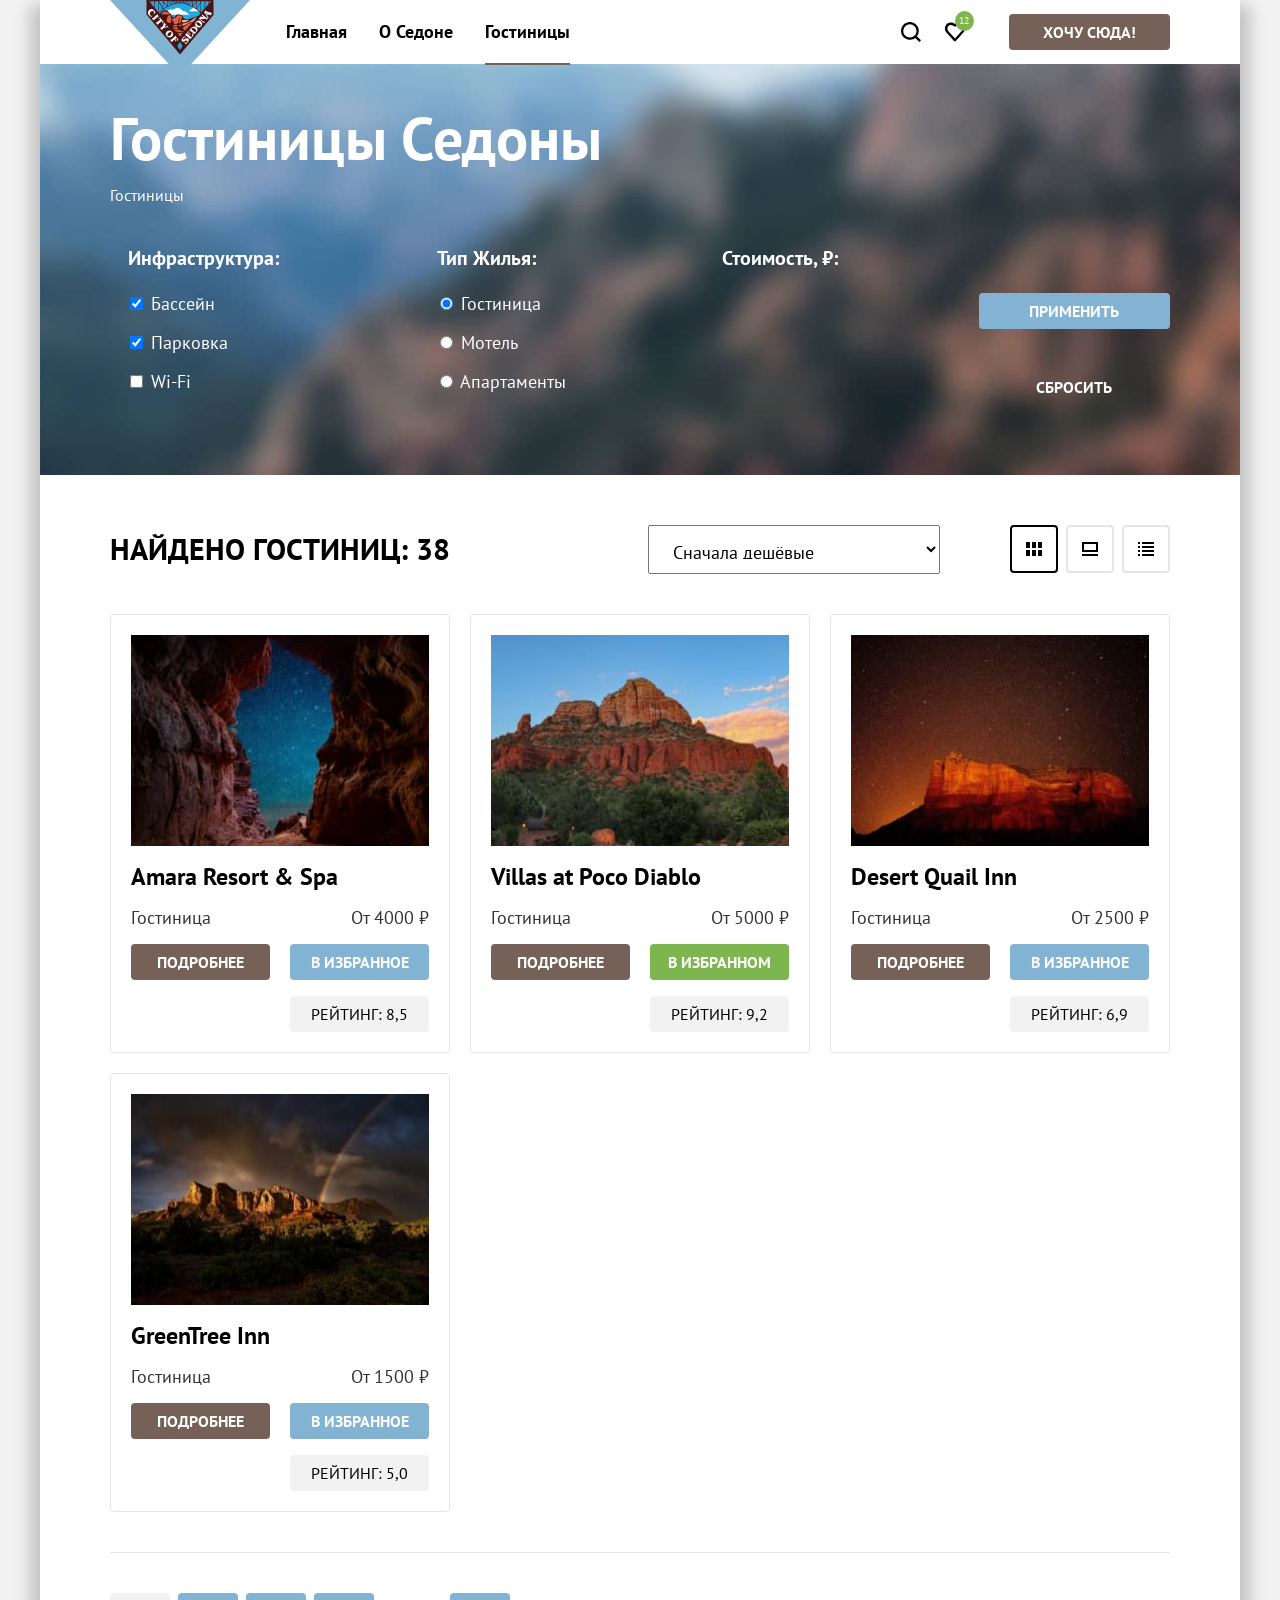
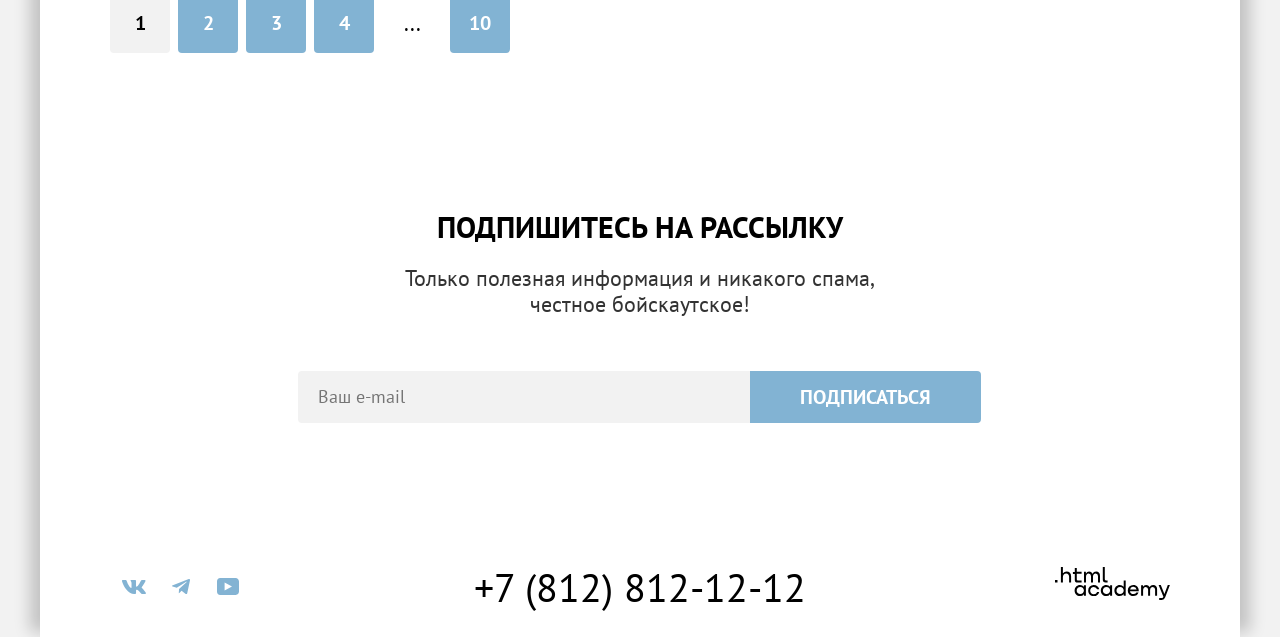
==== catalog.html @ ae5158aa "Детали" ====
<!DOCTYPE html>
<html lang="ru">

  <head>
    <meta charset="UTF-8">
    <meta name="viewport" content="width=device-width, initial-scale=1.0">
    <link rel="stylesheet" href="styles/styles.css">
    <title>HTML Academy: Седона - каталог</title>
  </head>

  <body>
    <div class="container">
      <header class="main-header" data-test="header">
        <div class="header-logo-nav-wrapper">
          <a class="header-logo" href="index.html" aria-current="page">
            <img src="images/logo.svg" width="140" height="70" alt="Логотип Седоны">
          </a>
          <nav class="header-nav">
            <ul class="nav-list">
              <li class="nav-item">
                <a class="nav-link" href="index.html">Главная</a>
              </li>
              <li class="nav-item">
                <a class="nav-link" href="#">О Седоне</a>
              </li>
              <li class="nav-item">
                <a class="nav-link nav-item-active" aria-current="page">Гостиницы</a>
              </li>
            </ul>
          </nav>
        </div>
        <div class="header-user-menu-wrapper">
          <ul class="header-user-menu-list">
            <li class="user-menu-item">
              <a class="user-menu-item-link search" href="#">
                <span class="visually-hidden">
                  Поиск
                </span>
              </a>
            </li>
            <li class="user-menu-item">
              <a class="user-menu-item-link favorite" href="#">
                <span class="visually-hidden">
                  Избранное
                </span>
                <span class="visually-hidden">Отелей в избранном</span>
                <span class="favorite-count">
                  12
                </span>
              </a>
            </li>
          </ul>
          <a class="header-btn button" href="#">
            Хочу сюда!
          </a>
        </div>
      </header>
      <main class="main-content" data-test="main">
        <section class="hotels" data-test="filter">
          <h1 class="hotels-title">Гостиницы Седоны</h1>
          <ol class="catalog-breadcrumbs">
            <li class="catalog-breadcrumbs-item">
              <a href="index.html">
                <span class="visually-hidden">Главная страница</span>
              </a>
            </li>
            <li class="catalog-breadcrumbs-item">
              <a aria-current="page">Гостиницы</a>
            </li>
          </ol>
          <form class="catalog-form-filters" action="https://echo.htmlacademy.ru/" method="get">
            <fieldset class="catalog-filter-items">
              <legend class="catalog-filter-items-title">Инфраструктура:</legend>
              <label class="catalog-filter-item">
                <input type="checkbox" name="pool" checked>
                Бассейн
              </label>
              <label class="catalog-filter-item">
                <input type="checkbox" name="parking" checked>
                Парковка
              </label>
              <label class="catalog-filter-item">
                <input type="checkbox" name="wifi">
                Wi-Fi
              </label>
            </fieldset>
            <fieldset class="catalog-filter-items">
              <legend class="catalog-filter-items-title">Тип жилья:</legend>
              <label class="catalog-filter-item">
                <input type="radio" name="hotel-type" value="hotel" checked>
                Гостиница
              </label>
              <label class="catalog-filter-item">
                <input type="radio" name="hotel-type" value="motel">
                Мотель
              </label>
              <label class="catalog-filter-item">
                <input type="radio" name="hotel-type" value="apartments">
                Апартаменты
              </label>
            </fieldset>
            <fieldset class="catalog-filter-items">
              <legend class="catalog-filter-items-title">Стоимость, ₽:</legend>
              <label class="visually-hidden" for="catalog-price-range catalog-price-range-min">от</label>
              <input class="visually-hidden" type="number" value="0" name="min-price" id="catalog-price-from">
              <label class="visually-hidden" for="catalog-price-range catalog-price-range-max">до</label>
              <input class="visually-hidden" type="number" value="9000" name="max-price" id="catalog-price-to">
              <div class="visually-hidden price-range-wrapper">
                <label class="visually-hidden">диапазон цен:</label>
                <input type="range" id="lower" min="0" max="100" step="1" aria-label="Смена минимальной стоимости">
                <input type="range" id="upper" min="0" max="100" step="1" aria-label="Смена максимальной стоимости">
              </div>
            </fieldset>
            <div class="catalog-form-btn-wrapper">
              <button class="button button-form" type="submit">Применить</button>
              <button class="button reset-button-color-form" type="reset">Сбросить</button>
            </div>
          </form>
        </section>
        <section class="hotels-found" data-test="catalog">
          <header class="hotels-found-header">
            <h2 class="hotels-found-title title">
              Найдено гостиниц: 38
            </h2>
            <select class="catalog-sort-select" aria-label="Выбор сортировки">
              <option value="popular">Сначала популярные</option>
              <option value="cheap" selected>Сначала дешёвые</option>
              <option value="expensive">Сначала дорогие</option>
            </select>
            <ul class="display-types">
              <li class="display-type-item">
                <a class="display-type-card display-type-btn display-type-active" href="catalog.html?view=tile">
                  <span class="visually-hidden">Отобразить плиткой</span>
                </a>
              </li>
              <li class="display-type-item">
                <a class="display-type-tile display-type-btn" href="catalog.html?view=card">
                  <span class="visually-hidden">Отобразить карточками</span>
                </a>
              </li>
              <li class="display-type-item">
                <a class="display-type-list display-type-btn" href="catalog.html?view=list">
                  <span class="visually-hidden">Отобразить списком</span>
                </a>
              </li>
            </ul>
          </header>
          <ul class="hotels-list display-list display-card">
            <li class="hotel-list-item">
              <img class="hotel-list-item-img" src="images/catalog/catalog-hotel-1.jpg" alt="Звездное небо из расщелины"
                width="300" height="212">
              <div class="hotel-info-wrapper">
                <h3 class="hotel-title">Amara Resort & Spa</h3>
                <p class="hotel-price">
                  Гостиница
                  <span class="hotel-price-value-wrapper">
                    От 4000 ₽
                </p>
                <a class="button hotel-details" href="#">
                  Подробнее
                </a>
                <button class="button button-form hotel-add-favorites" type="button">
                  В избранное
                </button>
                <p class="rating-stars rating-stars-4">
                  <span class="visually-hidden">
                    4 звезды
                  </span>
                </p>
                <p class="rating">
                  Рейтинг: 8,5
                </p>
              </div>
            </li>
            <li class="hotel-list-item">
              <img class="hotel-list-item-img" src="images/catalog/catalog-hotel-2.jpg"
                alt="Столовые горы на фоне неба и радуга" width="300" height="212">
              <div class="hotel-info-wrapper">
                <h3 class="hotel-title">Villas at Poco Diablo</h3>
                <p class="hotel-price">
                  Гостиница
                  <span class="hotel-price-value-wrapper">
                    От 5000 ₽
                  </span>
                </p>
                <a class="button hotel-details" href="#">Подробнее</a>
                <button class="button hotel-add-favorites favorite-added" type="button">В избранном</button>
                <p class="rating-stars rating-stars-4">
                  <span class="visually-hidden">
                    4 звезды
                  </span>
                </p>
                <p class="rating">
                  Рейтинг: 9,2
                </p>
              </div>
            </li>
            <li class="hotel-list-item">
              <img class="hotel-list-item-img" src="images/catalog/catalog-hotel-3.jpg"
                alt="Столовые горы на фоне неба и деревья перед ними" width="300" height="212">
              <div class="hotel-info-wrapper">
                <h3 class="hotel-title">Desert Quail Inn</h3>
                <p class="hotel-price">
                  Гостиница
                  <span class="hotel-price-value-wrapper">
                    От 2500 ₽
                  </span>
                </p>
                <a class="button hotel-details" href="#">
                  Подробнее
                </a>
                <button class="button button-form hotel-add-favorites" type="button">
                  В избранное
                </button>
                <p class="rating-stars rating-stars-4">
                  <span class="visually-hidden">
                    3 звезды
                  </span>
                </p>
                <p class="rating">
                  Рейтинг: 6,9
                </p>
              </div>
            </li>
            <li class="hotel-list-item">
              <img class="hotel-list-item-img" src="images/catalog/catalog-hotel-4.jpg"
                alt="Столовые горы на фоне звездного неба" width="300" height="212">
              <div class="hotel-info-wrapper">
                <h3 class="hotel-title">GreenTree Inn</h3>
                <p class="hotel-price">
                  Гостиница
                  <span class="hotel-price-value-wrapper">
                    От 1500 ₽
                  </span>
                </p>
                <a class="button hotel-details" href="#">Подробнее</a>
                <button class="button button-form hotel-add-favorites" type="button">В избранное</button>
                <p class="rating-stars rating-stars-4">
                  <span class="visually-hidden">
                    2 звезды
                  </span>
                </p>
                <p class="rating">
                  Рейтинг: 5,0
                </p>
              </div>
            </li>
          </ul>
          <ul class="pagination">
            <li>
              <a class="pagination-item pagination-item-active" aria-current="page">1</a>
            </li>
            <li>
              <a class="pagination-item" href="#">2</a>
            </li>
            <li>
              <a class="pagination-item" href="#">3</a>
            </li>
            <li>
              <a class="pagination-item" href="#">4</a>
            </li>
            <li class="pagination-points-item">
              <span class="pagination-points">...</span>
            </li>
            <li>
              <a class="pagination-item" href="#">10</a>
            </li>
          </ul>
        </section>
        <section class="subscription" data-test="subscribe">
          <div class="subscription-title-text-wrapper">
            <h2 class="subscription-title title">
              Подпишитесь на рассылку
            </h2>
            <p class="subscription-text text">
              Только полезная информация и никакого спама, честное бойскаутское!
            </p>
          </div>
          <form class="subscription-form" action="https://echo.htmlacademy.ru/" method="post">
            <label class="visually-hidden" for="form-user-mail">
              Почта пользователя
            </label>
            <input class="subscription-mail" type="email" id="form-user-mail" name="email" required
              placeholder="Ваш e-mail">
            <button class="button button-large button-form button-subscription" type="submit">
              Подписаться
            </button>
          </form>
        </section>
      </main>
      <footer class="main-footer" data-test="footer">
        <ul class="footer-social-list">
          <li class="footer-social-item">
            <a class="social-link social-vk" href="https://vk.com/htmlacademy">
              <span class="visually-hidden">VK</span>
            </a>
          </li>
          <li class="footer-social-item">
            <a class="social-link social-telegram" href="https://t.me/htmlacademy">
              <span class="visually-hidden">Telegram</span>
            </a>
          </li>
          <li class="footer-social-item">
            <a class="social-link social-youtube" href="https://www.youtube.com/user/htmlacademyru">
              <span class="visually-hidden">Youtube</span>
            </a>
          </li>
        </ul>
        <a class="footer-phone" href="tel:+78128121212">+7 (812) 812-12-12</a>
        <a class="footer-logo" href="https://htmlacademy.ru/">
          <img src="images/html-academy-logo.svg" width="115" height="33" alt="лого htmlacademy">
        </a>
      </footer>
    </div>
  </body>

</html>
---- styles/styles.css ----
@font-face {
  font-family: "PT sans";
  font-style: normal;
  font-weight: 400;
  src: url("../fonts/ptsans-400.woff2") format("woff2");
  font-display: swap;
}

@font-face {
  font-family: "PT sans";
  font-style: normal;
  font-weight: 700;
  src: url("../fonts/ptsans-700.woff2") format("woff2");
  font-display: swap;
}

.visually-hidden {
  position: absolute;
  width: 1px;
  height: 1px;
  margin: -1px;
  border: 0;
  padding: 0;
  white-space: nowrap;
  clip-path: inset(100%);
  clip: rect(0 0 0 0);
  overflow: hidden;
}

img {
  max-width: 100%;
  height: auto;
  object-fit: contain;
}

*,
*::before,
*::after {
  box-sizing: border-box;
}

html {
  height: 100%;
}

body {
  margin: 0;
  height: 100%;
  font-family: "PT sans", sans-serif;
  font-size: 18px;
  line-height: 21px;
  color: #000000;
  background-color: #f2f2f2;
}

.container {
  min-height: 100%;
  margin: 0 auto;
  width: 1200px;
  background-color: #ffffff;
  display: flex;
  flex-direction: column;
  box-shadow: -15px 0 15px -5px rgba(0, 0, 0, 0.2), 15px 0 15px -5px rgba(0, 0, 0, 0.2);
}

.header-nav {
  display: flex;
  align-items: center;
}

.main-header {
  display: flex;
  padding-left: 70px;
  padding-right: 70px;
  justify-content: space-between;
}

.header-logo-nav-wrapper {
  display: flex;
  gap: 20px;
}

.header-logo {
  position: relative;
  display: block;
  width: 140px;
  height: 64px;
}

.header-user-menu-wrapper {
  display: flex;
  gap: 20px;
}

.main-content {
  flex-grow: 1;
}

.nav-list {
  display: flex;
  list-style: none;
  margin: 0;
  padding: 0;
  flex-wrap: wrap;
  max-width: 600px;
}

.header-user-menu-list {
  display: flex;
  list-style: none;
  margin: 0;
  padding: 0;
  flex-wrap: wrap;
  min-width: 100px;
}

.user-menu-item-link {
  display: block;
  min-height: 64px;
  min-width: 44px;
  background-size: 20px 20px;
  background-repeat: no-repeat;
  background-position: 50% 50%;
}

.search {
  background-image: url("../images/icons/search.svg");
}

.favorite {
  background-image: url("../images/icons/heart.svg");
  position: relative;
}

.nav-link {
  display: inline-block;
  overflow-wrap: break-word;
  line-height: 24px;
  color: #000000;
  font-weight: 700;
  text-align: center;
  text-decoration: none;
  background-color: #ffffff;
  padding: 20px 16px 20px 16px;
  cursor: pointer;
  max-width: 100%;
}

.nav-link:hover {
  color: #756157;
}

.nav-link:active {
  color: rgba(117, 97, 87, 0.3);
}

.nav-item {
  max-width: 100%;
}

.nav-item-active {
  position: relative;
}

.nav-item-active::after {
  content: "";
  position: absolute;
  right: 16px;
  bottom: -1px;
  left: 16px;
  height: 2px;
  background-color: #756257;
}

.favorite {
  text-decoration: none;
}

.search {
  text-decoration: none;
}

.favorite-count {
  font-weight: 400;
  font-size: 10px;
  line-height: 10px;
  text-align: center;
  color: #ffffff;
  background-color: #7db54f;
  position: absolute;
  padding: 5px 5px 5px 4px;
  top: 11px;
  right: 3px;
  border-radius: 50%;
}

.button {
  display: block;
  font-family: inherit;
  font-weight: 700;
  font-size: 16px;
  line-height: 20px;
  text-align: center;
  text-transform: uppercase;
  color: #ffffff;
  text-decoration: none;
  background-color: #756157;
  border: none;
  border-radius: 4px;
  cursor: pointer;
  min-height: 36px;
  padding: 8px;
}

.button:hover {
  background-color: #615048;
}

.button:focus {
  background-color: #615048;
}

.button:active {
  color: rgba(255, 255, 255, 0.3);
;
}

.header-btn {
  margin-top: 14px;
  margin-bottom: 14px;
  align-self: flex-start;
  padding: 8px 34px;
  max-width: 300px;
}

.button-form {
  background-color: #82b3d3;
}

.button-form:hover {
  background-color: #68a2ca;
}

.button-form:focus {
  background-color: #68a2ca;
}


.button-color-added {
  background-color: #7db54f;
}

.reset-button-color-form {
  background-color: transparent;
}

.button-large {
  font-size: 20px;
  line-height: 36px;
  min-height: 52px;
}

.hero {
  background-image:
    url("../images/hero-bg.jpg"),
    url("../images/hero-decor.svg");
  color: #ffffff;
  background-color: #000000;
  background-repeat: no-repeat;
  background-size: cover;
  background-position: center;
  padding-top: 51px;
  text-align: center;
  padding-bottom: 82px;
}

.hero-img {
  width: 458px;
  height: 352px;
}

.title {
  margin: 0;
  margin-bottom: 20px;
  font-weight: 700;
  font-size: 30px;
  line-height: 36px;
  text-align: center;
  text-transform: uppercase;
}

.text {
  margin: 0;
  font-weight: 400;
  font-size: 22px;
  line-height: 26px;
  text-align: center;
  color: #333333;
}

.card {
  width: 400px;
  padding: 102px 85px 102px 85px;
  background-color: #82b3d3;
  min-height: 385px;
}

.card-title {
  margin: 0 auto 30px auto;
  font-weight: 700;
  font-size: 24px;
  line-height: 28px;
  text-align: center;
  text-transform: uppercase;
  max-width: 175px;
}

.card-title::after {
  content: "";
  display: block;
  width: 60px;
  height: 2px;
  background-color: currentColor;
  opacity: 30%;
  margin: 30px auto 0 auto;
}

.card-text {
  color: #333333;
  font-weight: 400;
  text-align: center;
  margin: 0;
}

.reasons-title-text-wrapper {
  width: 651px;
  margin: 0 auto;
  padding-top: 69px;
  padding-bottom: 69px;
}

.reasons-card-with-img {
  padding: 0;
  width: 100%;
  display: flex;
}

.reasons-card-with-img-text-wrapper {
  padding: 102px 85px 102px 85px;
}

.reason-img {
  display: block;
  width: 800px;
  height: 385px;
}

.reasons-cards {
  display: flex;
  flex-wrap: wrap;
  list-style: none;
  margin: 0;
  padding: 0;
}

.reasons-cards li:nth-child(even) {
  background-color: rgba(131, 179, 211, 0.12);
}

.reasons-cards li:nth-child(odd) {
  background-color: rgba(131, 179, 211, 0.2);
}

.reasons-cards li.reasons-card-with-img {
  background-color: #82B3D3;
}

.reasons-card-with-img-text-wrapper .card-text,
.reasons-card-with-img-text-wrapper {
  color: #ffffff;
}

.reasons-cards li:nth-child(even of .reasons-card-with-img) {
  flex-direction: row-reverse;
}

.come-title-text-wrapper {
  margin: 0 auto;
  padding-top: 64px;
  padding-bottom: 64px;
  width: 505px;
}

.come-cards {
  display: flex;
  flex-wrap: wrap;
  list-style: none;
  margin: 0;
  padding: 0;
}

.come-cards li:nth-child(odd) {
  background-color: rgba(131, 179, 211, 0.12);
}

.come-cards li:nth-child(even) {
  background-color: #ffffff;
}

.come-cards .card .card-title::after {
  content: "";
  display: none;
}

.interested-title-text-wrapper {
  width: 592px;
  margin: 0 auto;
}

.interested {
  padding-top: 96px;
  padding-bottom: 96px;
}

.interested-text {
  margin-bottom: 54px;
}

.interested-btn {
  margin: inherit;
  padding: 8px 50px;
  cursor: pointer;
}

.subscription {
  background-size: cover;
  color: #000000;
  background-color: #ffffff;
  background-repeat: no-repeat;
  padding: 96px 0 104px 0;
}

.subscription-title-text-wrapper {
  width: 475px;
  margin-left: auto;
  margin-right: auto;
  margin-bottom: 54px;
}

.subscription-title {
  color: #000000;
}

.subscription-text {
  color: #333333;
}

.subscription-form {
  margin: 0 auto;
  width: 684px;
  display: flex;
}

.subscription-mail {
  font-family: inherit;
  font-weight: 400;
  font-size: 18px;
  line-height: 24px;
  width: 452px;
  border-radius: 0;
  border-top-left-radius: 4px;
  border-bottom-left-radius: 4px;
  padding-left: 20px;
  padding-bottom: 14px;
  padding-top: 14px;
  border: 0;
  background-color: #f2f2f2;
  flex-shrink: 0;
}

.button-subscription {
  padding: 8px 50px;
  border: 0;
  border-radius: 0;
  border-top-right-radius: 4px;
  border-bottom-right-radius: 4px;
}

.main-subscription {
  background-image: url("../images/subscribe-bg.jpg");
  color: #ffffff;
  background-color: #000000;
  background-repeat: no-repeat;
  background-size: cover;
  background-position: center;
}

.main-subscription .subscription-title {
  color: #ffffff;
}

.main-subscription .subscription-text {
  color: #ffffff;
}

.form-btn {
  font-size: 20px;
  line-height: 36px;
  color: #ffffff;
  font-family: inherit;
  font-weight: 700;
  text-align: center;
  text-transform: uppercase;
}

.main-footer {
  display: grid;
  grid-template-columns: 1fr auto 1fr;
  padding-left: 70px;
  padding-right: 70px;
  padding-top: 40px;
  padding-bottom: 30px;
}

.footer-social-list {
  list-style: none;
  margin: 0;
  padding: 0;
  display: flex;
  flex-wrap: wrap;
}

.footer-logo {
  justify-self: end;
}

.social-link {
  display: block;
  width: inherit;
  height: inherit;
  background-repeat: no-repeat;
  background-position: 50% 50%;
}

.social-vk {
  background-image: url("../images/social/vk.svg");
}

.social-telegram {
  background-image: url("../images/social/telegram.svg");
}

.social-youtube {
  background-image: url("../images/social/youtube.svg");
}

.footer-social-item {
  width: 47px;
  height: 40px;
}

.footer-phone {
  color: #000000;
  text-decoration: none;
  font-weight: 400;
  font-size: 40px;
  line-height: 40px;
  text-align: center;
  text-transform: uppercase;
}

.footer-phone:hover {
  color: #756157;
}

.footer-phone:focus {
  color: #756157;
}

.footer-phone:active {
  color: rgba(117, 97, 87, 0.3);
}

.html-logo:hover {
  fill: #756157;
}

.fhtml-logo:focus {
  fill: #756157;
}

.html-logo:active {
  fill: rgba(117, 97, 87, 0.3);
}

.hotels {
  background-image: url("../images/catalog-filters-bg.jpg");
  color: #ffffff;
  background-color: #000000;
  background-repeat: no-repeat;
  background-size: cover;
  background-position: center;
  padding: 35px 70px 70px 70px;
}

.hotels-title {
  font-weight: 700;
  font-size: 60px;
  line-height: 78px;
  margin: 0;
  margin-bottom: 8px;
}

.catalog-breadcrumbs {
  color: #ffffff;
  text-decoration: none;
  font-size: 16px;
  list-style: none;
  margin: 0;
  padding: 0;
  display: flex;
  margin-bottom: 40px;
}

.catalog-form-filters {
  display: flex;
  justify-content: space-between;
  color: #ffffff;
}

.catalog-filter-items-title {
  font-weight: 700;
  font-size: 20px;
  line-height: 24px;
  text-transform: capitalize;
  margin-bottom: 16px;
}

.catalog-filter-item {
  font-weight: 400;
  font-size: 18px;
  line-height: 23px;
}

.catalog-filter-items {
  border: none;
  display: flex;
  flex-direction: column;
  justify-content: flex-end;
  gap: 16px;
}

.catalog-filter-items input[type="number"] {
  font-family: inherit;
  font-weight: 700;
  font-size: 18px;
  line-height: 24px;
}

.catalog-form-btn-wrapper {
  display: flex;
  flex-direction: column;
  justify-content: flex-end;
  align-items: flex-end;
  gap: 40px;
}

.catalog-form-btn-wrapper button {
  width: 191px;
}

.catalog-submit-btn {
  font-size: 16px;
  line-height: 20px;
}

.catalog-reset-btn {
  font-size: 16px;
  line-height: 20px;
  border: none;
  background-color: transparent;
}

.catalog-sort-select {
  font-family: inherit;
  font-weight: 400;
  font-size: 18px;
  line-height: 21px;
  width: 292px;
  height: 49px;
  padding: 14px 20px;
}

.catalog-price-range {
  font-weight: 400;
  line-height: 24px;
  opacity: 0.3;
}

.hotels-found {
  padding: 50px 70px 60px 70px;
}

.hotels-found-header {
  display: flex;
  justify-content: space-between;
  align-items: center;
  gap: 70px;
}

.hotel-list-item p {
  margin: 0;
}

.hotel-list-item-img {
  width: 300px;
  height: 212px;
  margin-bottom: 16px;
}

.display-types {
  display: flex;
  flex-wrap: wrap;
  gap: 8px;
  margin: 0;
  padding: 0;
  list-style: none;
}

.hotels-list {
  margin: 0;
  list-style: none;
  display: grid;
  gap: 20px;
  grid-template-columns: 1fr 1fr 1fr;
  border-bottom: 1px solid #E5E5E5;
  padding: 40px 0 40px 0;
}

.hotel-list-item {
  display: flex;
  flex-direction: column;
  padding: 20px;
  border: 1px solid #e5e5e5;
  border-radius: 4px;
}

.hotel-info-wrapper {
  display: grid;
  grid-template-columns: 1fr 1fr;
  column-gap: 20px;
  row-gap: 16px;
  flex-grow: 1;
  grid-template-rows: 1fr auto;
}

.display-card .hotel-price {
  grid-column: 1 / -1;
  color: #333333;
  gap: 20px;
  display: grid;
  grid-template-columns: 1fr 1fr;
}

.hotel-price-value-wrapper {
  text-align: right;
}

.hotels-found-title {
  text-align: left;
  margin-bottom: 0;
  margin-right: auto;
}

.display-type-btn {
  display: block;
  height: 48px;
  width: 48px;
  border: 2px solid #e5e5e5;
  border-radius: 4px;
  background-repeat: no-repeat;
  background-position: 50% 50%;
}

.display-type-active {
  border: 2px solid #000000;
  border-radius: 4px;
}

.display-type-tile {
  background-image: url("../images/icons/display-huge.svg");
}

.display-type-card {
  background-image: url("../images/icons/disaplay-card.svg");
}

.display-type-list {
  background-image: url("../images/icons/display-list.svg");
}

.hotel-title {
  font-weight: 700;
  font-size: 24px;
  line-height: 28px;
  margin: 0;
  grid-column: 1 / -1;
}

.favorite-added {
  background-color: #7db54f;
}

.rating {
  font-weight: 400;
  font-size: 16px;
  line-height: 20px;
  text-align: center;
  text-transform: uppercase;
  background-color: #f2f2f2;
  border-radius: 4px;
  min-height: 36px;
  padding: 8px;
}

.pagination {
  display: flex;
  flex-wrap: wrap;
  margin: 0;
  padding: 40px 0 0 0;
  list-style: none;
  gap: 8px;
}

.pagination-item {
  display: flex;
  align-items: center;
  justify-content: center;
  color: #ffffff;
  background-color: #82b3d3;
  font-family: inherit;
  font-weight: 700;
  font-size: 20px;
  line-height: 36px;
  text-align: center;
  text-transform: uppercase;
  text-decoration: none;
  padding: 12px 18px;
  border-radius: 4px;
  min-width: 60px;
}

.pagination-item-active {
  color: #000000;
  background-color: #f2f2f2;
}

.pagination-points {
  width: 60px;
  height: 60px;
  display: flex;
  align-items: center;
  justify-content: center;
  font-weight: 400;
  font-size: 22px;
  line-height: 26px;
  text-align: center;
}
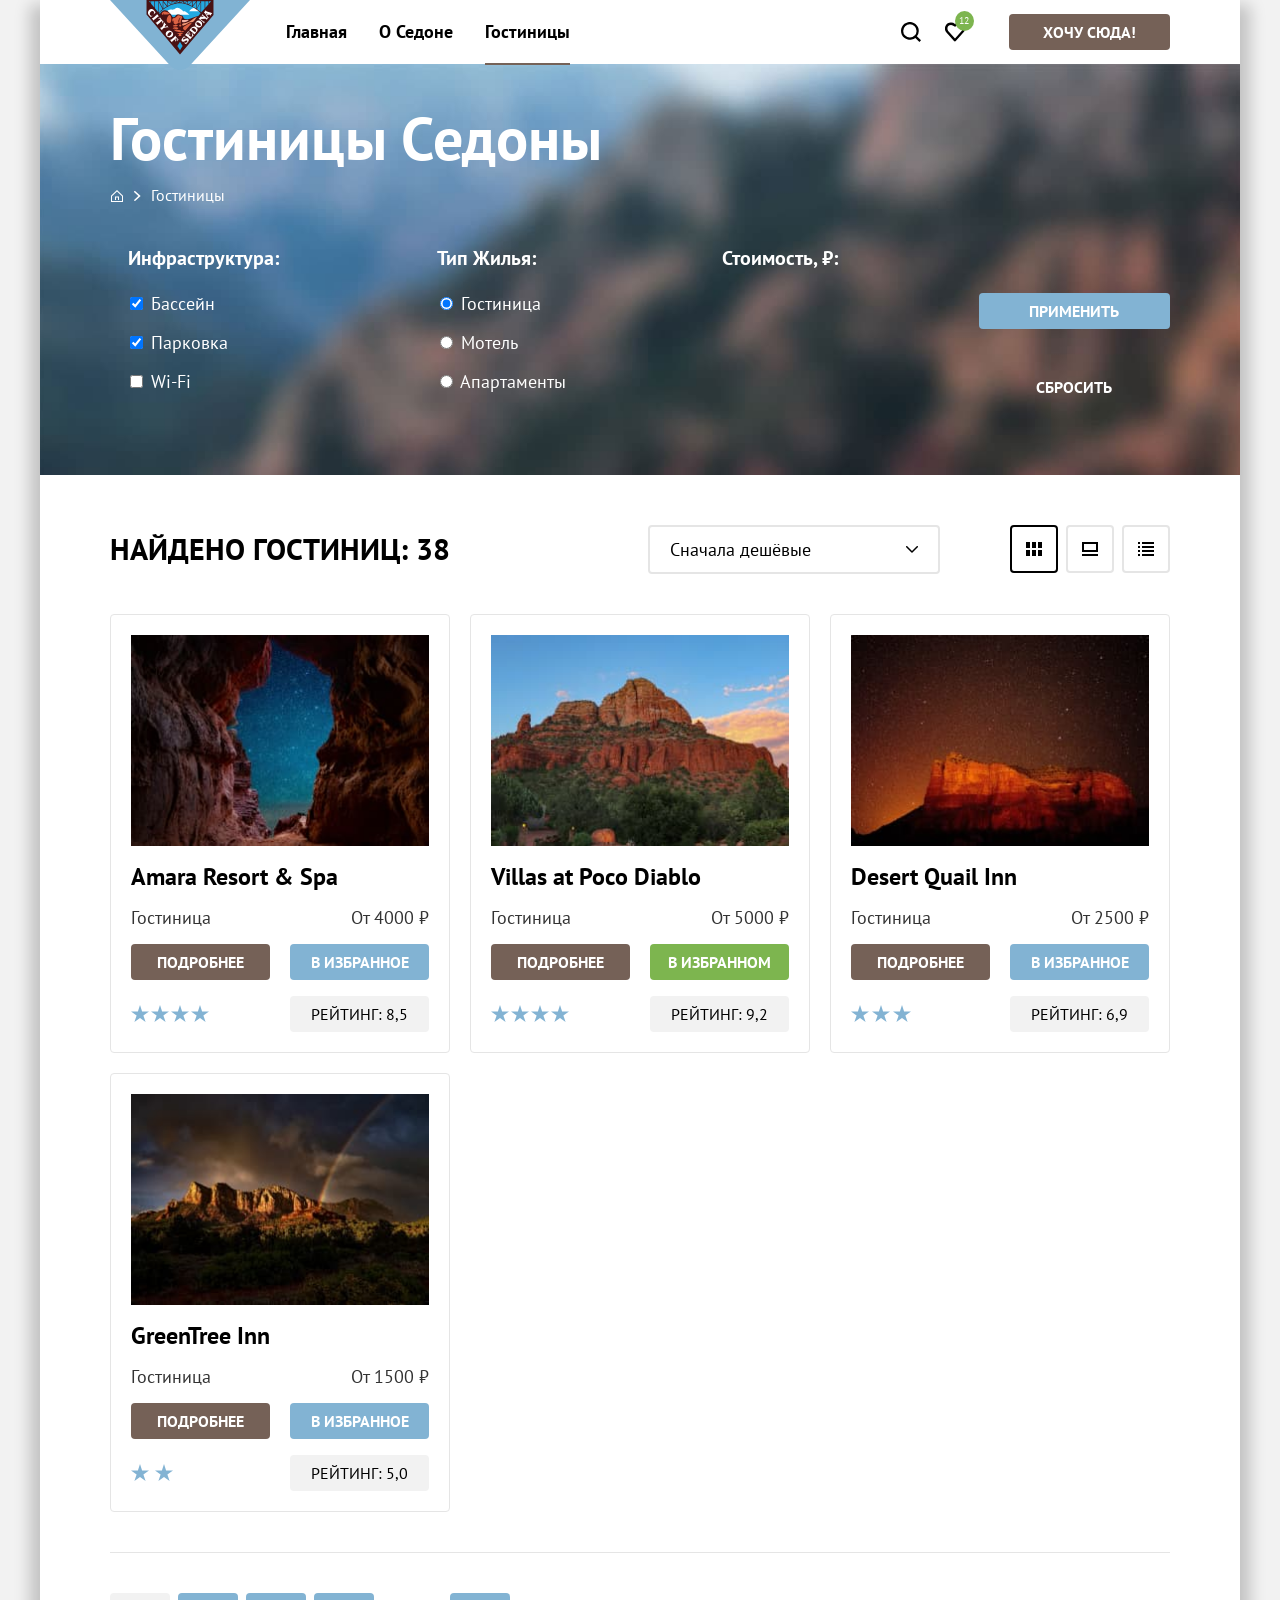
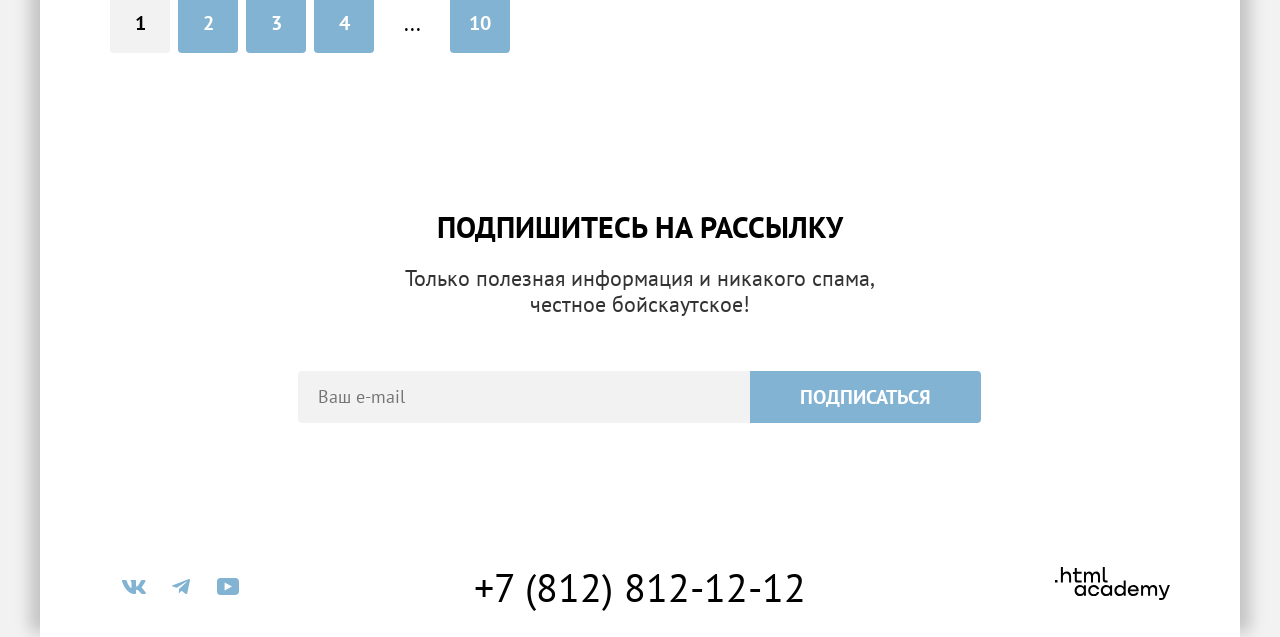
==== commit d43e901f: "Decors fix" ====
--- a/catalog.html
+++ b/catalog.html
@@ -60,12 +60,14 @@
           <h1 class="hotels-title">Гостиницы Седоны</h1>
           <ol class="catalog-breadcrumbs">
             <li class="catalog-breadcrumbs-item">
-              <a href="index.html">
-                <span class="visually-hidden">Главная страница</span>
+              <a class="catalog-breadcrumbs-link" href="index.html">
+                <span class="visually-hidden">
+                  Главная страница
+                </span>
               </a>
             </li>
             <li class="catalog-breadcrumbs-item">
-              <a aria-current="page">Гостиницы</a>
+              <a class="catalog-breadcrumbs-link" aria-current="page">Гостиницы</a>
             </li>
           </ol>
           <form class="catalog-form-filters" action="https://echo.htmlacademy.ru/" method="get">
@@ -122,7 +124,7 @@
             <h2 class="hotels-found-title title">
               Найдено гостиниц: 38
             </h2>
-            <select class="catalog-sort-select" aria-label="Выбор сортировки">
+            <select class="catalog-sort" aria-label="Выбор сортировки">
               <option value="popular">Сначала популярные</option>
               <option value="cheap" selected>Сначала дешёвые</option>
               <option value="expensive">Сначала дорогие</option>
@@ -212,7 +214,7 @@
                 <button class="button button-form hotel-add-favorites" type="button">
                   В избранное
                 </button>
-                <p class="rating-stars rating-stars-4">
+                <p class="rating-stars rating-stars-3">
                   <span class="visually-hidden">
                     3 звезды
                   </span>
@@ -235,7 +237,7 @@
                 </p>
                 <a class="button hotel-details" href="#">Подробнее</a>
                 <button class="button button-form hotel-add-favorites" type="button">В избранное</button>
-                <p class="rating-stars rating-stars-4">
+                <p class="rating-stars rating-stars-2">
                   <span class="visually-hidden">
                     2 звезды
                   </span>
@@ -308,7 +310,11 @@
         </ul>
         <a class="footer-phone" href="tel:+78128121212">+7 (812) 812-12-12</a>
         <a class="footer-logo" href="https://htmlacademy.ru/">
-          <img src="images/html-academy-logo.svg" width="115" height="33" alt="лого htmlacademy">
+          <svg class="html-logo" xmlns="http://www.w3.org/2000/svg" width="115" height="33" fill="none"
+            viewBox="0 0 115 33">
+            <path
+              d="M0 12.9v2.6h2.5v-2.6zM11.6 4.5Q9.2 4.6 8 6.2h-.1V0h-2v15.5h2v-5.3c0-2.1 1.3-3.6 3.3-3.6 1.8 0 2.9 1.4 2.9 3.2v5.7h2V9.4c.1-3-1.8-4.9-4.5-4.9M26.6 4.8h-4.8V1.1h-2v3.8h-1.9v2h1.9v6q0 2.6 2.7 2.7h4.1v-2h-3.7q-1 0-1.1-1.1V6.8h4.8zM41.1 4.6q-2.5 0-3.5 2.1h-.1a4 4 0 0 0-3.4-2.1Q32 4.8 31 6.4h-.1V4.8H29v10.6h2V10c0-2 1-3.5 2.6-3.5q2.3.1 2.4 2.6v6.3h2V9.8c0-2.4 1.4-3.3 2.6-3.3q2.3.1 2.4 2.6v6.3h2V8.9c.1-2.5-1.4-4.3-3.9-4.3M47.8 12.7q0 2.6 2.8 2.7h2v-2h-1.7q-1 0-1.1-1.1V0h-2zM28.9 19.7a5 5 0 0 0-3.9-1.8c-3.1 0-5.4 2.3-5.4 5.6s2.3 5.6 5.4 5.6q2.7-.1 3.8-1.9h.1v1.6h2V18.2h-2zm-3.6 7.4a3.5 3.5 0 0 1-3.6-3.6c0-2 1.4-3.6 3.6-3.6s3.6 1.6 3.6 3.6c0 1.9-1.4 3.6-3.6 3.6M44.2 22c-.5-2.4-2.6-4.1-5.4-4.1a5.4 5.4 0 0 0-5.6 5.6c0 3.1 2.2 5.6 5.6 5.6 2.8 0 4.9-1.8 5.4-4.2h-2.1a3.4 3.4 0 0 1-3.3 2.3 3.5 3.5 0 0 1-3.6-3.6c0-2 1.4-3.6 3.6-3.6q2.5.2 3.3 2.2h2.1zM55.1 19.7a5 5 0 0 0-3.9-1.8c-3.1 0-5.4 2.3-5.4 5.6s2.3 5.6 5.4 5.6q2.7-.1 3.8-1.9h.1v1.6h2V18.2h-2zm-3.6 7.4a3.5 3.5 0 0 1-3.6-3.6c0-2 1.4-3.6 3.6-3.6s3.6 1.6 3.6 3.6c0 1.9-1.5 3.6-3.6 3.6M68.7 19.8a5 5 0 0 0-3.9-1.9c-3.1 0-5.4 2.3-5.4 5.6s2.2 5.6 5.4 5.6q2.6-.1 3.8-1.8h.1v1.5h2V13.4h-2zm-3.6 7.3a3.5 3.5 0 0 1-3.6-3.6c0-2 1.4-3.6 3.6-3.6s3.6 1.6 3.6 3.6c-.1 2-1.5 3.6-3.6 3.6M78.3 17.9a5.4 5.4 0 0 0-5.5 5.6c0 3 2.1 5.6 5.5 5.6 2.5 0 4.5-1.3 5.2-3.6h-2.1q-.8 1.6-3 1.6c-1.9 0-3.3-1.3-3.4-2.9h8.8c.2-3.6-2-6.3-5.5-6.3m0 1.9q2.7.1 3.3 2.6h-6.5a3 3 0 0 1 3.2-2.6M98.2 17.9a4 4 0 0 0-3.6 2h-.1q-1-1.9-3.4-2-2.2 0-3.1 1.8v-1.5h-1.9v10.6h2v-5.4q.1-3.2 2.6-3.5 2.3.1 2.4 2.6v6.3h2v-5.6c0-2.4 1.4-3.3 2.6-3.3q2.3.1 2.4 2.6v6.3h2v-6.5c.1-2.6-1.4-4.4-3.9-4.4M109.4 27l-3.6-8.9h-2.2l4.8 11.6q-.3 1.3-1.7 1.2h-2.5v2h2.5q2.6 0 3.5-2.6l4.7-12.2h-2.1z" />
+          </svg>
         </a>
       </footer>
     </div>
--- a/styles/styles.css
+++ b/styles/styles.css
@@ -12,6 +12,12 @@
   font-weight: 700;
   src: url("../fonts/ptsans-700.woff2") format("woff2");
   font-display: swap;
+}
+
+*,
+*::before,
+*::after {
+  box-sizing: border-box;
 }
 
 .visually-hidden {
@@ -33,12 +39,6 @@
   object-fit: contain;
 }
 
-*,
-*::before,
-*::after {
-  box-sizing: border-box;
-}
-
 html {
   height: 100%;
 }
@@ -85,6 +85,18 @@
   display: block;
   width: 140px;
   height: 64px;
+}
+
+.header-logo:hover {
+  opacity: 0.6;
+}
+
+.header-logo:focus {
+  opacity: 0.6;
+}
+
+.header-logo:active {
+  opacity: 0.6;
 }
 
 .header-user-menu-wrapper {
@@ -121,6 +133,15 @@
   background-size: 20px 20px;
   background-repeat: no-repeat;
   background-position: 50% 50%;
+  transition: background-color 0.5s ease;
+}
+
+.user-menu-item-link:hover {
+  background-color: rgba(117, 97, 87, 0.1);
+}
+
+.user-menu-item-link:hover .favorite-count {
+  transform: scale(1.5);
 }
 
 .search {
@@ -144,14 +165,15 @@
   padding: 20px 16px 20px 16px;
   cursor: pointer;
   max-width: 100%;
+  transition: background-color 0.5s ease;
 }
 
 .nav-link:hover {
-  color: #756157;
+  background-color: rgba(117, 97, 87, 0.1);
 }
 
 .nav-link:active {
-  color: rgba(117, 97, 87, 0.3);
+  color: rgba(117, 97, 87, 0.1);
 }
 
 .nav-item {
@@ -181,6 +203,7 @@
 }
 
 .favorite-count {
+  display: inline-block;
   font-weight: 400;
   font-size: 10px;
   line-height: 10px;
@@ -192,6 +215,7 @@
   top: 11px;
   right: 3px;
   border-radius: 50%;
+  transition: transform 0.2s ease;
 }
 
 .button {
@@ -254,6 +278,20 @@
   background-color: transparent;
 }
 
+.reset-button-color-form:hover {
+  background-color: transparent;
+  opacity: 60%;
+}
+
+.reset-button-color-form:focus {
+  background-color: transparent;
+}
+
+.reset-button-color-form:active {
+  background-color: transparent;
+  opacity: 30%;
+}
+
 .button-large {
   font-size: 20px;
   line-height: 36px;
@@ -262,13 +300,13 @@
 
 .hero {
   background-image:
-    url("../images/hero-bg.jpg"),
-    url("../images/hero-decor.svg");
+    url("../images/hero-decor.svg"),
+    url("../images/hero-bg.jpg");
   color: #ffffff;
   background-color: #000000;
   background-repeat: no-repeat;
-  background-size: cover;
-  background-position: center;
+  background-size: 100% auto, cover;
+  background-position: bottom center, center;
   padding-top: 51px;
   text-align: center;
   padding-bottom: 82px;
@@ -405,6 +443,29 @@
 
 .come-cards li:nth-child(even) {
   background-color: #ffffff;
+}
+
+.come-cards .card .card-title::before {
+  content: "";
+  display: inline-block;
+  min-height: 76px;
+  width: 100%;
+  background-color: rgba(131, 179, 211, 1);
+  mask-repeat: no-repeat;
+  mask-position: center;
+  margin-bottom: 30px;
+}
+
+.come-cards .card .advantage-home::before {
+  mask-image: url("../images/icons/advantage-home.svg");
+}
+
+.come-cards .card .advantage-burger::before {
+  mask-image: url("../images/icons/advantage-burger.svg");
+}
+
+.come-cards .card .advantage-prize::before {
+  mask-image: url("../images/icons/advantage-prize.svg");
 }
 
 .come-cards .card .card-title::after {
@@ -478,6 +539,14 @@
   flex-shrink: 0;
 }
 
+.subscription-mail:hover {
+  background-color: #e5e5e5;
+}
+
+.subscription-mail:focus {
+  background-color: #e5e5e5;
+}
+
 .button-subscription {
   padding: 8px 50px;
   border: 0;
@@ -530,28 +599,37 @@
   flex-wrap: wrap;
 }
 
-.footer-logo {
-  justify-self: end;
-}
-
 .social-link {
   display: block;
   width: inherit;
   height: inherit;
-  background-repeat: no-repeat;
-  background-position: 50% 50%;
+  background-color: #83b3d3;
+  mask-repeat: no-repeat;
+  mask-position: 50% 50%;
+}
+
+.social-link:hover {
+  background-color: #68a2ca;
+}
+
+.social-link:focus {
+  background-color: #68a2ca;
+}
+
+.social-link:active {
+  background-color: rgba(104, 162, 202, 0.3);
 }
 
 .social-vk {
-  background-image: url("../images/social/vk.svg");
+  mask-image: url("../images/social/vk.svg");
 }
 
 .social-telegram {
-  background-image: url("../images/social/telegram.svg");
+  mask-image: url("../images/social/telegram.svg");
 }
 
 .social-youtube {
-  background-image: url("../images/social/youtube.svg");
+  mask-image: url("../images/social/youtube.svg");
 }
 
 .footer-social-item {
@@ -581,16 +659,26 @@
   color: rgba(117, 97, 87, 0.3);
 }
 
-.html-logo:hover {
-  fill: #756157;
-}
-
-.fhtml-logo:focus {
-  fill: #756157;
-}
-
-.html-logo:active {
-  fill: rgba(117, 97, 87, 0.3);
+.footer-logo {
+  color: inherit;
+  display: inline-block;
+  justify-self: end;
+}
+
+.footer-logo:hover {
+  color: #756157;
+}
+
+.footer-logo:focus {
+  color: #756157;
+}
+
+.footer-logo:active {
+  color: rgba(117, 97, 87, 0.3);
+}
+
+.html-logo {
+  fill: currentColor;
 }
 
 .hotels {
@@ -619,7 +707,54 @@
   margin: 0;
   padding: 0;
   display: flex;
+  flex-wrap: wrap;
   margin-bottom: 40px;
+}
+
+.catalog-breadcrumbs-link {
+  display: inline-block;
+  font-family: inherit;
+  font-weight: 400;
+  font-size: 16px;
+  line-height: 21px;
+}
+
+.catalog-breadcrumbs-item {
+  display: flex;
+  align-items: center;
+}
+
+.catalog-breadcrumbs-item:not(:last-child)::after {
+  content: "";
+  display: inline-block;
+  width: 8px;
+  height: 20px;
+  background-color: currentColor;
+  mask-image: url("../images/icons/arrow-right.svg");
+  mask-repeat: no-repeat;
+  mask-position: center;
+  margin: 0 10px;
+}
+
+.catalog-breadcrumbs-link:not([aria-current="page"]):hover {
+  opacity: 70%;
+}
+
+.catalog-breadcrumbs-link:not([aria-current="page"]):focus {
+  opacity: 70%;
+}
+
+.catalog-breadcrumbs-link:not([aria-current="page"]):active {
+  opacity: 70%;
+}
+
+.catalog-breadcrumbs-item:first-child .catalog-breadcrumbs-link {
+  width: 13px;
+  height: 15px;
+  background-color: #ffffff;
+  mask-image: url("../images/icons/home.svg");
+  mask-repeat: no-repeat;
+  mask-position: center;
 }
 
 .catalog-form-filters {
@@ -681,14 +816,25 @@
   background-color: transparent;
 }
 
-.catalog-sort-select {
+.catalog-sort {
   font-family: inherit;
   font-weight: 400;
   font-size: 18px;
   line-height: 21px;
   width: 292px;
   height: 49px;
-  padding: 14px 20px;
+  padding-left: 20px;
+  appearance: none;
+  background-color: #ffffff;
+  border: 2px solid #e5e5e5;
+  border-radius: 4px;
+  background-image: url("../images/icons/arrow-bottom.svg");
+  background-repeat: no-repeat;
+  background-position: right 20px center;
+}
+
+.catalog-sort:hover {
+  border: 2px solid #68a2ca;
 }
 
 .catalog-price-range {
@@ -770,6 +916,34 @@
   text-align: left;
   margin-bottom: 0;
   margin-right: auto;
+}
+
+.rating-stars {
+  background-color: #83b3d3;
+  mask-image: url("../images/icons/star.svg");
+  mask-position: left;
+  mask-repeat: space no-repeat;
+  max-width: 96px;
+}
+
+.rating-stars-1 {
+  width: 24px;
+}
+
+.rating-stars-2 {
+  width: 42px;
+}
+
+.rating-stars-3 {
+  width: 60px;
+}
+
+.rating-stars-4 {
+  width: 78px;
+}
+
+.rating-stars-5 {
+  width: 96px;
 }
 
 .display-type-btn {
@@ -782,6 +956,14 @@
   background-position: 50% 50%;
 }
 
+.display-type-btn:hover {
+  border: 2px solid #000000;
+}
+
+.display-type-btn:active {
+  border: 2px solid #000000;
+}
+
 .display-type-active {
   border: 2px solid #000000;
   border-radius: 4px;
@@ -809,6 +991,18 @@
 
 .favorite-added {
   background-color: #7db54f;
+}
+
+.favorite-added:hover {
+  background-color: #6c9e42;
+}
+
+.favorite-added:focus {
+  background-color: #6c9e42;
+}
+
+.favorite-added:active {
+  color: rgba(255, 255, 255, 0.3);
 }
 
 .rating {
@@ -850,6 +1044,18 @@
   min-width: 60px;
 }
 
+.pagination-item:not(.pagination-item-active):hover {
+  background-color: rgba(104, 162, 202, 1);
+}
+
+.pagination-item:not(.pagination-item-active):focus {
+  background-color: rgba(104, 162, 202, 1);
+}
+
+.pagination-item:not(.pagination-item-active):active {
+  color: rgba(255, 255, 255, 0.3);
+}
+
 .pagination-item-active {
   color: #000000;
   background-color: #f2f2f2;
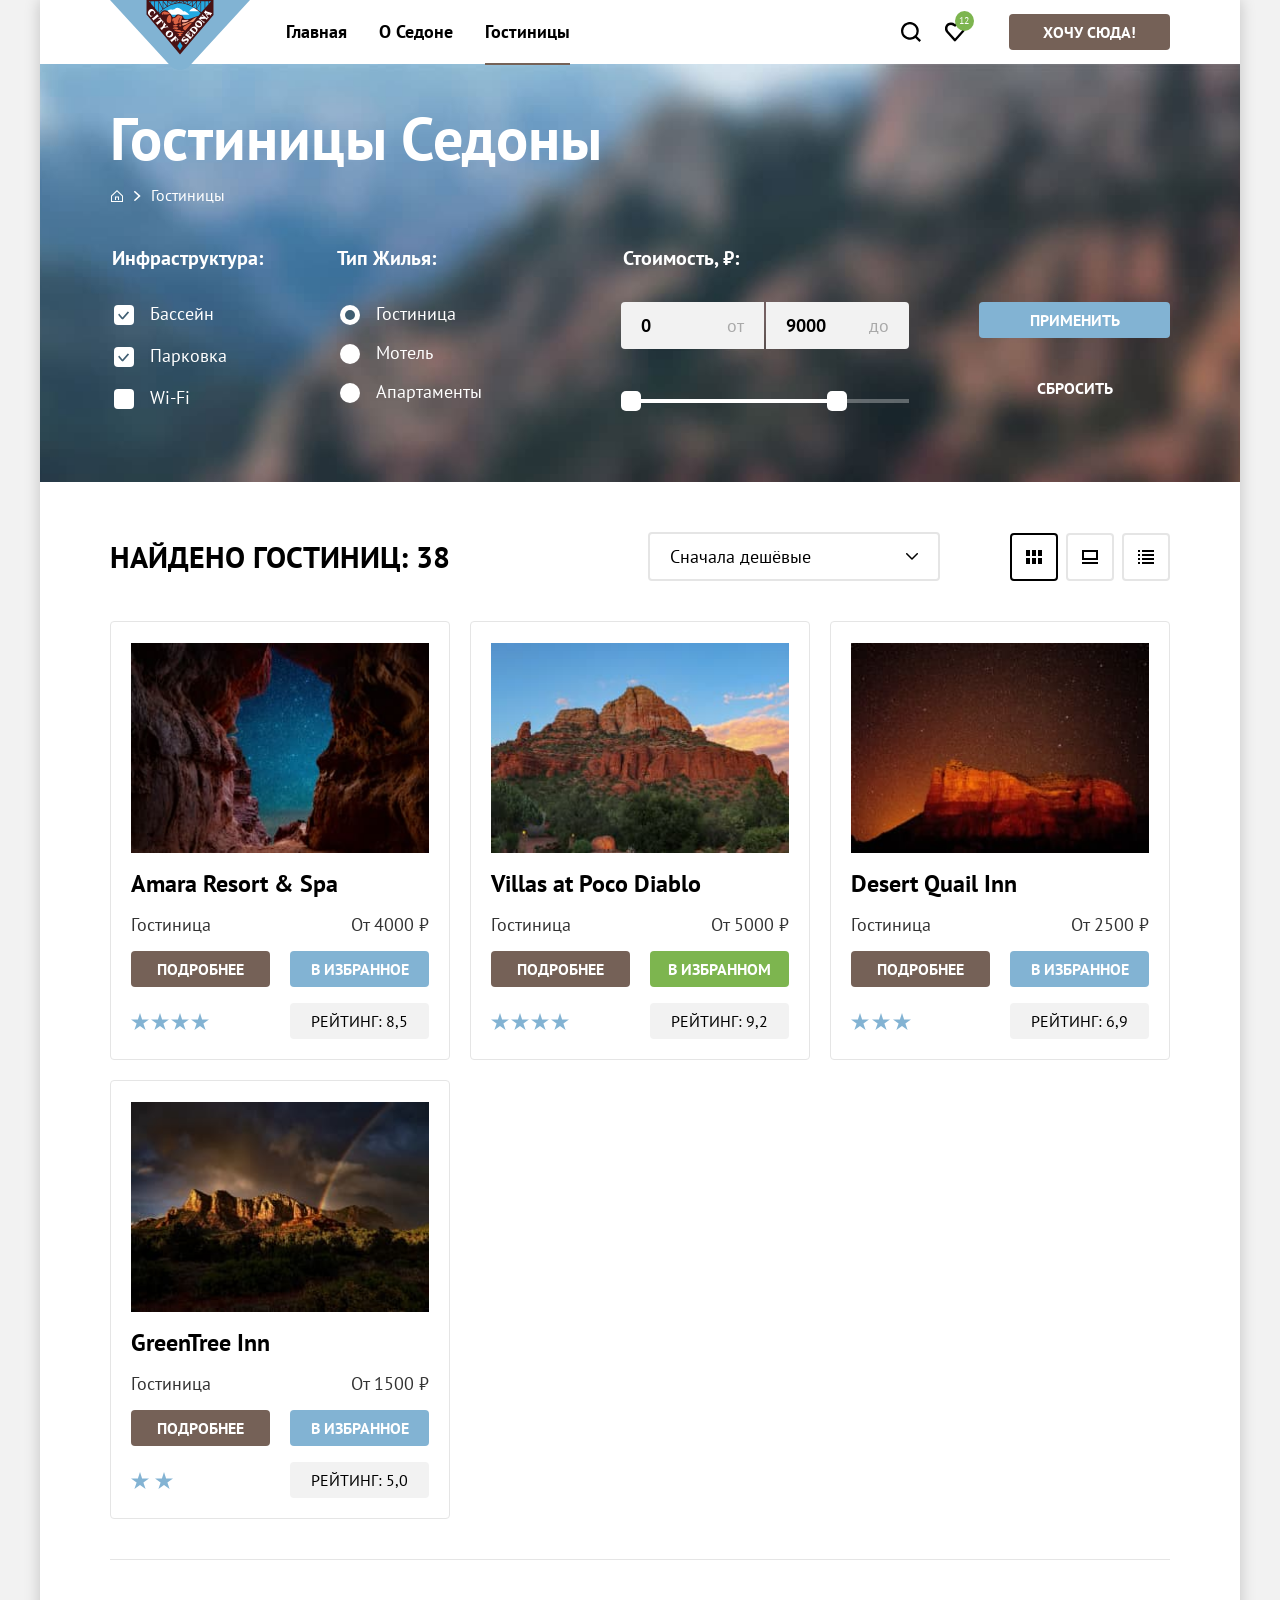
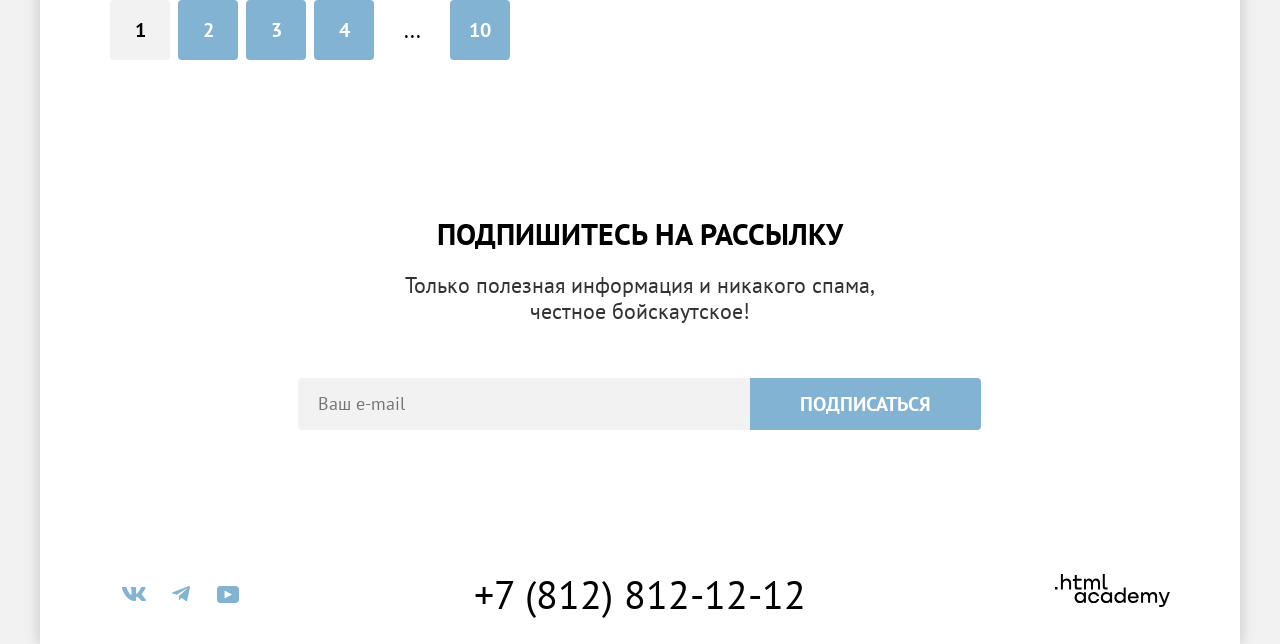
==== commit a14495c9: "Finished form" ====
--- a/catalog.html
+++ b/catalog.html
@@ -73,44 +73,50 @@
           <form class="catalog-form-filters" action="https://echo.htmlacademy.ru/" method="get">
             <fieldset class="catalog-filter-items">
               <legend class="catalog-filter-items-title">Инфраструктура:</legend>
-              <label class="catalog-filter-item">
-                <input type="checkbox" name="pool" checked>
+              <label class="catalog-filter-item" for="pool">
+                <input class="catalog-filter-checkbox" id="pool" type="checkbox" name="pool" checked>
                 Бассейн
               </label>
               <label class="catalog-filter-item">
-                <input type="checkbox" name="parking" checked>
+                <input class="catalog-filter-checkbox" type="checkbox" name="parking" checked>
                 Парковка
               </label>
               <label class="catalog-filter-item">
-                <input type="checkbox" name="wifi">
+                <input class="catalog-filter-checkbox" type="checkbox" name="wifi">
                 Wi-Fi
               </label>
             </fieldset>
             <fieldset class="catalog-filter-items">
               <legend class="catalog-filter-items-title">Тип жилья:</legend>
               <label class="catalog-filter-item">
-                <input type="radio" name="hotel-type" value="hotel" checked>
+                <input class="catalog-filter-radio" type="radio" name="hotel-type" value="hotel" checked>
                 Гостиница
               </label>
               <label class="catalog-filter-item">
-                <input type="radio" name="hotel-type" value="motel">
+                <input class="catalog-filter-radio" type="radio" name="hotel-type" value="motel">
                 Мотель
               </label>
               <label class="catalog-filter-item">
-                <input type="radio" name="hotel-type" value="apartments">
+                <input class="catalog-filter-radio" type="radio" name="hotel-type" value="apartments">
                 Апартаменты
               </label>
             </fieldset>
-            <fieldset class="catalog-filter-items">
+            <fieldset class="catalog-filter-items catalog-price-range-wrapper">
               <legend class="catalog-filter-items-title">Стоимость, ₽:</legend>
-              <label class="visually-hidden" for="catalog-price-range catalog-price-range-min">от</label>
-              <input class="visually-hidden" type="number" value="0" name="min-price" id="catalog-price-from">
-              <label class="visually-hidden" for="catalog-price-range catalog-price-range-max">до</label>
-              <input class="visually-hidden" type="number" value="9000" name="max-price" id="catalog-price-to">
-              <div class="visually-hidden price-range-wrapper">
+              <label class="catalog-price-range">
+                <input class="catalog-price-input input-min-price" type="number" value="0" name="min-price">
+                <span>от</span>
+              </label>
+              <label class="catalog-price-range">
+                <input class="catalog-price-input input-max-price" type="number" value="9000" name="max-price">
+                <span>до</span>
+              </label>
+              <div class="price-range">
                 <label class="visually-hidden">диапазон цен:</label>
-                <input type="range" id="lower" min="0" max="100" step="1" aria-label="Смена минимальной стоимости">
-                <input type="range" id="upper" min="0" max="100" step="1" aria-label="Смена максимальной стоимости">
+                <div class="price-selected-interval" style="width: 226px; left: 0;">
+                  <button class="range-toggle toggle-min" aria-label="Смена минимальной стоимости" type="button"></button>
+                  <button class="range-toggle toggle-max" aria-label="Смена максимальной стоимости" type="button"></button>
+                </div>
               </div>
             </fieldset>
             <div class="catalog-form-btn-wrapper">
--- a/styles/styles.css
+++ b/styles/styles.css
@@ -60,7 +60,8 @@
   background-color: #ffffff;
   display: flex;
   flex-direction: column;
-  box-shadow: -15px 0 15px -5px rgba(0, 0, 0, 0.2), 15px 0 15px -5px rgba(0, 0, 0, 0.2);
+  box-shadow: 0 0 15px 0 rgba(0, 0, 0, 0.2);
+
 }
 
 .header-nav {
@@ -234,6 +235,7 @@
   cursor: pointer;
   min-height: 36px;
   padding: 8px;
+  word-break: break-all;
 }
 
 .button:hover {
@@ -445,7 +447,7 @@
   background-color: #ffffff;
 }
 
-.come-cards .card .card-title::before {
+.come-cards .card-title::before {
   content: "";
   display: inline-block;
   min-height: 76px;
@@ -456,19 +458,19 @@
   margin-bottom: 30px;
 }
 
-.come-cards .card .advantage-home::before {
+.advantage-home::before {
   mask-image: url("../images/icons/advantage-home.svg");
 }
 
-.come-cards .card .advantage-burger::before {
+.advantage-burger::before {
   mask-image: url("../images/icons/advantage-burger.svg");
 }
 
-.come-cards .card .advantage-prize::before {
+.advantage-prize::before {
   mask-image: url("../images/icons/advantage-prize.svg");
 }
 
-.come-cards .card .card-title::after {
+.come-cards .card-title::after {
   content: "";
   display: none;
 }
@@ -601,34 +603,42 @@
 
 .social-link {
   display: block;
-  width: inherit;
-  height: inherit;
-  background-color: #83b3d3;
+  width: 48px;
+  height: 40px;
+  color: #83b3d3;
+}
+
+.social-link::before {
+  content: "";
+  display: block;
+  width: 48px;
+  height: 40px;
+  background-color: currentColor;
+  mask-position: center;
   mask-repeat: no-repeat;
-  mask-position: 50% 50%;
 }
 
 .social-link:hover {
-  background-color: #68a2ca;
+  color: #68a2ca;
 }
 
 .social-link:focus {
-  background-color: #68a2ca;
+  color: #68a2ca;
 }
 
 .social-link:active {
-  background-color: rgba(104, 162, 202, 0.3);
-}
-
-.social-vk {
+  color: rgba(104, 162, 202, 0.3);
+}
+
+.social-vk::before {
   mask-image: url("../images/social/vk.svg");
 }
 
-.social-telegram {
+.social-telegram::before {
   mask-image: url("../images/social/telegram.svg");
 }
 
-.social-youtube {
+.social-youtube::before {
   mask-image: url("../images/social/youtube.svg");
 }
 
@@ -759,8 +769,8 @@
 
 .catalog-form-filters {
   display: flex;
-  justify-content: space-between;
-  color: #ffffff;
+  flex-wrap: wrap;
+  gap: 70px;
 }
 
 .catalog-filter-items-title {
@@ -768,36 +778,219 @@
   font-size: 20px;
   line-height: 24px;
   text-transform: capitalize;
-  margin-bottom: 16px;
+  margin-bottom: 32px;
+}
+
+.catalog-form-filters .catalog-price-range-wrapper {
+  width: 288px;
+  display: grid;
+  grid-template-columns: 1fr 1fr;
+  gap: 0 2px;
+}
+
+.catalog-price-input {
+  width: 100%;
+  appearance: textfield;
+  padding: 12px 40px 12px 20px;
+  background-color: #f2f2f2;
+  border: none;
+}
+
+.catalog-price-input:hover::-webkit-inner-spin-button,
+.catalog-price-input:hover::-webkit-outer-spin-button {
+    -webkit-appearance: none;
+    margin: 0;
+}
+
+.catalog-price-input:hover {
+  background-color: #e5e5e5;
+}
+
+.catalog-price-input:focus {
+  background-color: #e5e5e5;
+}
+
+.catalog-price-range {
+  font-weight: 400;
+  line-height: 24px;
+  position: relative;
+}
+
+.catalog-price-range span {
+  position: absolute;
+  font-family: inherit;
+  font-style: normal;
+  font-size: 18px;
+  color: rgba(0, 0, 0, 0.3);
+  right: 20px;
+  transform: translateY(50%);
+}
+
+.input-min-price {
+  border-top-left-radius: 4px;
+  border-bottom-left-radius: 4px;
+}
+
+.input-max-price {
+  border-top-right-radius: 4px;
+  border-bottom-right-radius: 4px;
+}
+
+.price-range {
+  grid-column: 1 / -1;
+  margin-top: 36px;
+  width: 100%;
+  position: relative;
+}
+
+.price-range::before {
+  position: absolute;
+  width: 100%;
+  content: "";
+  height: 4px;
+  background-color: rgba(255, 255, 255, 0.3);
+}
+
+.price-selected-interval {
+  position: absolute;
+  height: 4px;
+  background-color: #ffffff;
+  display: flex;
+  align-items: center;
+}
+
+.range-toggle {
+  position: absolute;
+  width: 20px;
+  height: 20px;
+  border-radius: 5px;
+  border: none;
+  background-color: #ffffff;
+}
+
+.range-toggle:hover {
+  cursor: col-resize;
+  box-shadow: 0 4px 10px 0 rgba(0, 0, 0, 0.25);
+}
+
+.range-toggle:active {
+  border: 2px solid rgba(131, 179, 211, 1);
+  box-shadow: 0 4px 10px 0 rgba(0, 0, 0, 0.25);
+}
+
+.toggle-min {
+  left: 0;
+}
+
+.toggle-max {
+  right: 0;
 }
 
 .catalog-filter-item {
   font-weight: 400;
   font-size: 18px;
   line-height: 23px;
+  display: flex;
+  align-items: flex-start;
+  position: relative;
+}
+
+.catalog-filter-item input {
+  appearance: none;
+  margin-right: 16px;
+}
+
+.catalog-filter-item:has(input[type="checkbox"])::before {
+  content: "";
+  display: none;
+  position: absolute;
+  width: 12px;
+  height: 10px;
+  border-radius: 50%;
+  left: 8px;
+  top: 8px;
+  mask-image: url("../images/icons/form-checked.svg");
+  background-color: #3f5e72;
+}
+
+.catalog-filter-item:has(input[type="checkbox"]:checked)::before {
+  display: block;
+}
+
+.catalog-filter-item:has(input[type="radio"])::before {
+  content: "";
+  display: none;
+  position: absolute;
+  width: 10px;
+  height: 10px;
+  border-radius: 50%;
+  left: 10px;
+  top: 8px;
+  background-color: #3f5e72;
+}
+
+.catalog-filter-item:has(input:disabled) {
+  color: darkgray;
+}
+
+.catalog-filter-item:has(input[type="radio"]:checked)::before {
+  display: block;
+}
+
+.catalog-filter-item:has(input:disabled) input {
+  background-color: darkgray;
+}
+
+.catalog-filter-item:not(:has(input:disabled)):active {
+  opacity: 30%;
+}
+
+.catalog-filter-item:not(:has(input:disabled)):hover {
+  opacity: 60%;
+}
+
+.catalog-filter-checkbox {
+  width: 20px;
+  height: 20px;
+  border-radius: 4px;
+  background-color: #ffffff;
+  flex-shrink: 0;
+}
+
+.catalog-filter-radio {
+  width: 20px;
+  height: 20px;
+  border-radius: 50%;
+  background-color: #ffffff;
+  flex-shrink: 0;
 }
 
 .catalog-filter-items {
   border: none;
   display: flex;
   flex-direction: column;
-  justify-content: flex-end;
+  justify-content: flex-start;
   gap: 16px;
+  margin: 0;
+  padding: 0;
+  max-width: 288px;
+}
+
+.catalog-filter-items:nth-child(2) {
+  margin-right: auto;
 }
 
 .catalog-filter-items input[type="number"] {
   font-family: inherit;
   font-weight: 700;
   font-size: 18px;
-  line-height: 24px;
 }
 
 .catalog-form-btn-wrapper {
   display: flex;
   flex-direction: column;
-  justify-content: flex-end;
-  align-items: flex-end;
-  gap: 40px;
+  gap: 32px;
+  margin-top: 56px;
 }
 
 .catalog-form-btn-wrapper button {
@@ -837,12 +1030,6 @@
   border: 2px solid #68a2ca;
 }
 
-.catalog-price-range {
-  font-weight: 400;
-  line-height: 24px;
-  opacity: 0.3;
-}
-
 .hotels-found {
   padding: 50px 70px 60px 70px;
 }
@@ -908,6 +1095,14 @@
   grid-template-columns: 1fr 1fr;
 }
 
+.hotel-details {
+  align-self: start;
+}
+
+.hotel-add-favorites {
+  align-self: start;
+}
+
 .hotel-price-value-wrapper {
   text-align: right;
 }
@@ -924,6 +1119,10 @@
   mask-position: left;
   mask-repeat: space no-repeat;
   max-width: 96px;
+}
+
+.rating {
+  word-break: break-word;
 }
 
 .rating-stars-1 {
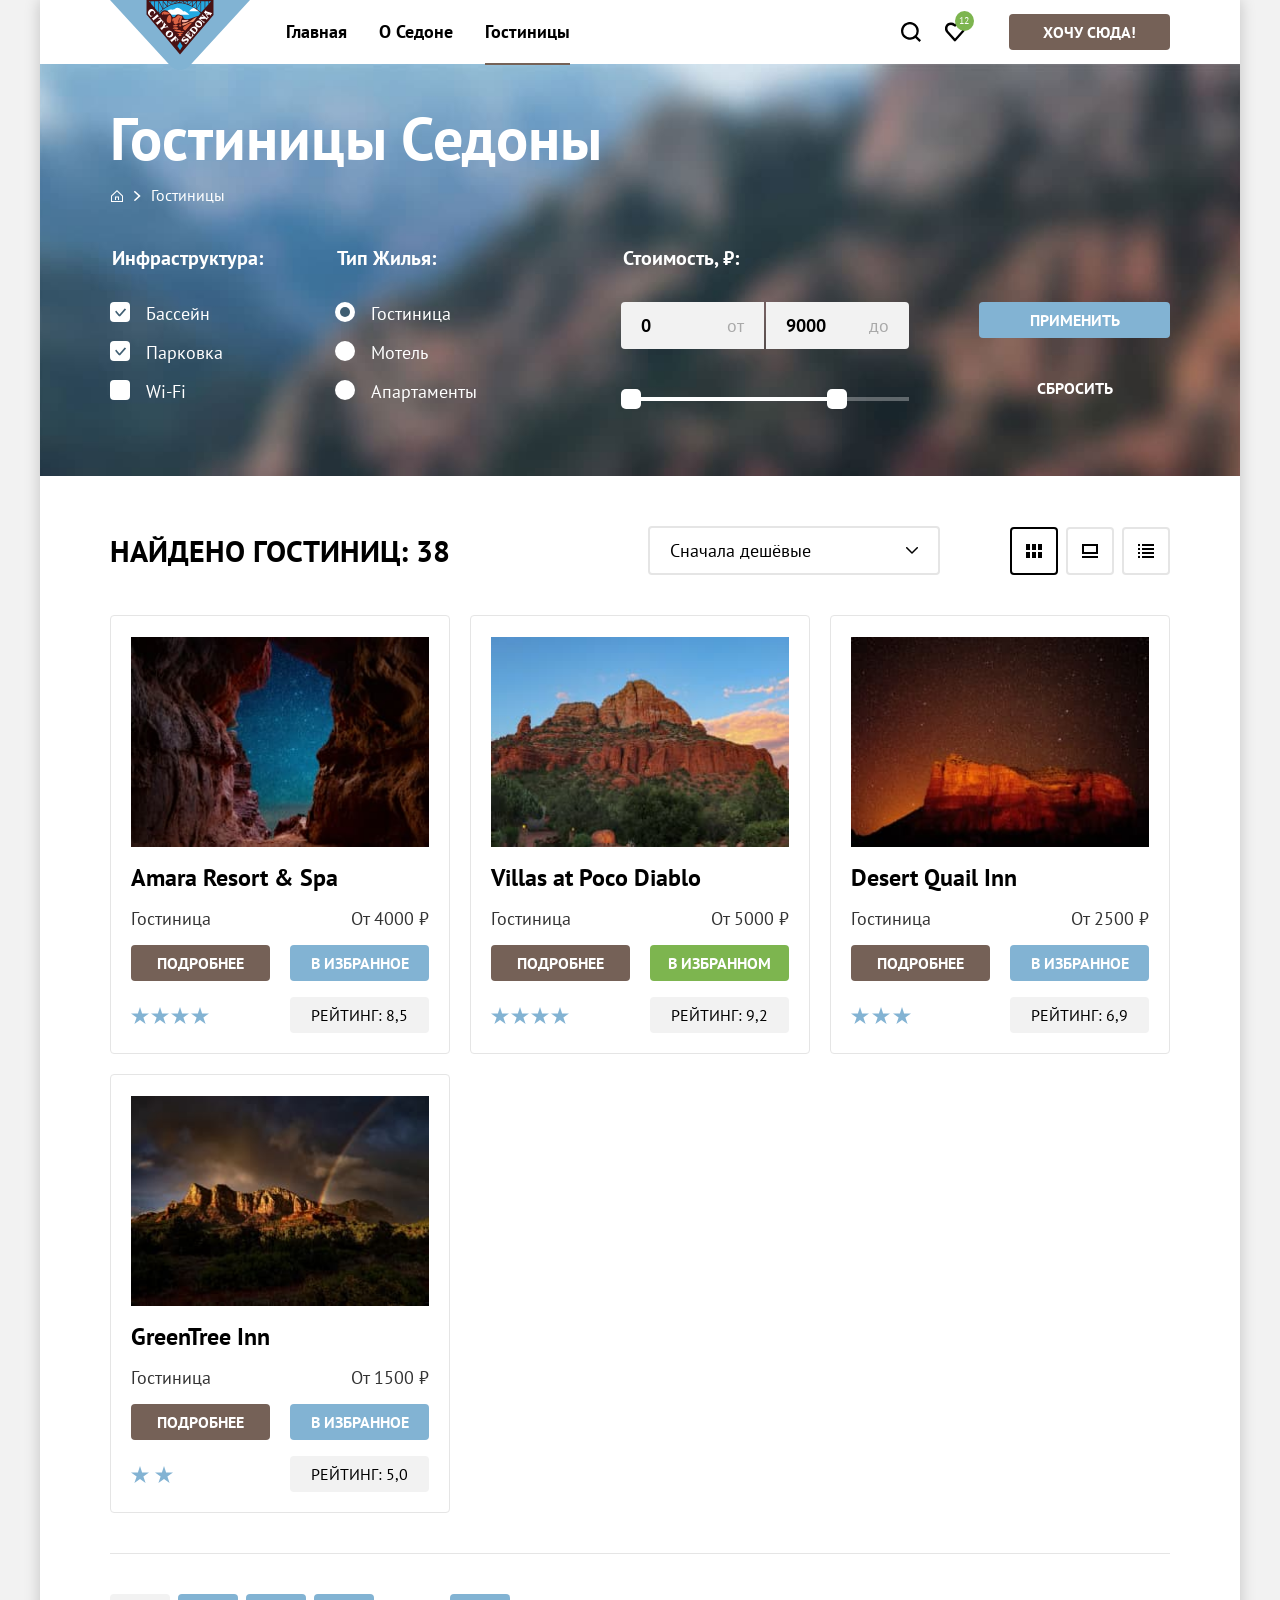
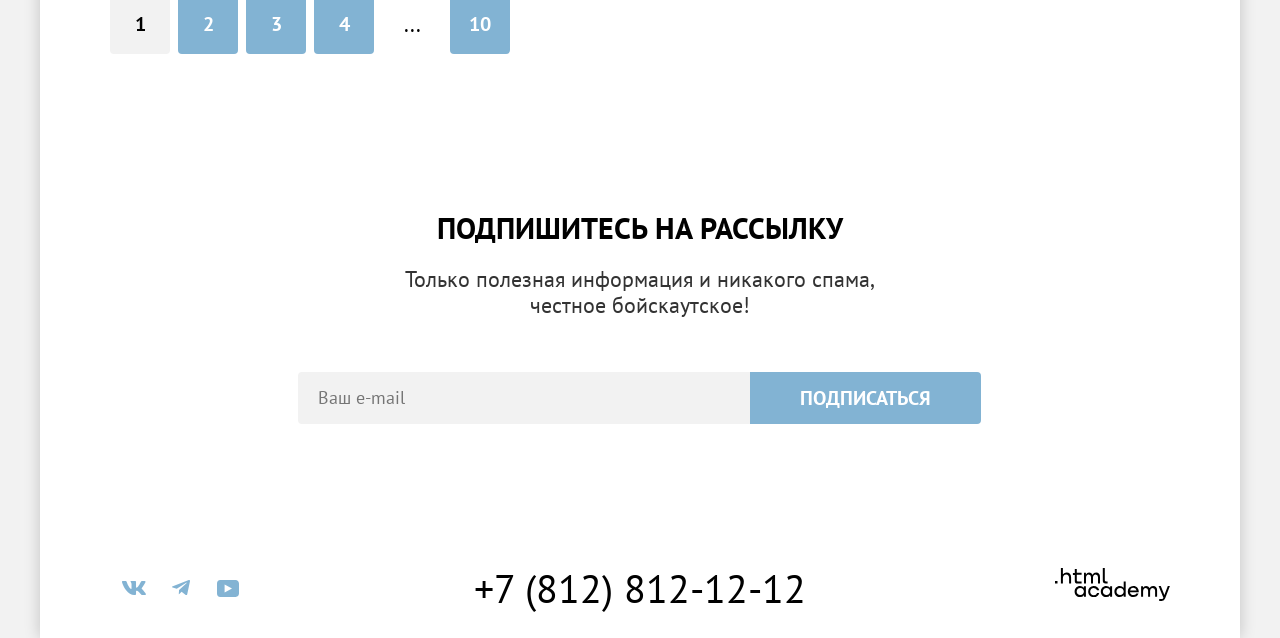
==== commit 84ff93c2: "Added modal" ====
--- a/catalog.html
+++ b/catalog.html
@@ -5,6 +5,7 @@
     <meta charset="UTF-8">
     <meta name="viewport" content="width=device-width, initial-scale=1.0">
     <link rel="stylesheet" href="styles/styles.css">
+    <link rel="icon" href="favicon.ico">
     <title>HTML Academy: Седона - каталог</title>
   </head>
 
@@ -73,8 +74,8 @@
           <form class="catalog-form-filters" action="https://echo.htmlacademy.ru/" method="get">
             <fieldset class="catalog-filter-items">
               <legend class="catalog-filter-items-title">Инфраструктура:</legend>
-              <label class="catalog-filter-item" for="pool">
-                <input class="catalog-filter-checkbox" id="pool" type="checkbox" name="pool" checked>
+              <label class="catalog-filter-item">
+                <input class="catalog-filter-checkbox" type="checkbox" name="pool" checked>
                 Бассейн
               </label>
               <label class="catalog-filter-item">
--- a/styles/styles.css
+++ b/styles/styles.css
@@ -248,7 +248,7 @@
 
 .button:active {
   color: rgba(255, 255, 255, 0.3);
-;
+  ;
 }
 
 .header-btn {
@@ -782,10 +782,11 @@
 }
 
 .catalog-form-filters .catalog-price-range-wrapper {
-  width: 288px;
+  min-width: 288px;
   display: grid;
   grid-template-columns: 1fr 1fr;
   gap: 0 2px;
+  align-self: start;
 }
 
 .catalog-price-input {
@@ -796,10 +797,10 @@
   border: none;
 }
 
-.catalog-price-input:hover::-webkit-inner-spin-button,
-.catalog-price-input:hover::-webkit-outer-spin-button {
-    -webkit-appearance: none;
-    margin: 0;
+.catalog-price-input::-webkit-inner-spin-button,
+.catalog-price-input::-webkit-outer-spin-button {
+  -webkit-appearance: none;
+  margin: 0;
 }
 
 .catalog-price-input:hover {
@@ -838,7 +839,7 @@
 
 .price-range {
   grid-column: 1 / -1;
-  margin-top: 36px;
+  margin-top: 48px;
   width: 100%;
   position: relative;
 }
@@ -893,11 +894,7 @@
   display: flex;
   align-items: flex-start;
   position: relative;
-}
-
-.catalog-filter-item input {
-  appearance: none;
-  margin-right: 16px;
+  gap: 16px;
 }
 
 .catalog-filter-item:has(input[type="checkbox"])::before {
@@ -907,10 +904,11 @@
   width: 12px;
   height: 10px;
   border-radius: 50%;
-  left: 8px;
-  top: 8px;
+  left: 5px;
+  top: 5px;
   mask-image: url("../images/icons/form-checked.svg");
   background-color: #3f5e72;
+  appearance: none;
 }
 
 .catalog-filter-item:has(input[type="checkbox"]:checked)::before {
@@ -924,8 +922,8 @@
   width: 10px;
   height: 10px;
   border-radius: 50%;
-  left: 10px;
-  top: 8px;
+  left: 5px;
+  top: 5px;
   background-color: #3f5e72;
 }
 
@@ -955,6 +953,8 @@
   border-radius: 4px;
   background-color: #ffffff;
   flex-shrink: 0;
+  appearance: none;
+  margin: 0;
 }
 
 .catalog-filter-radio {
@@ -963,6 +963,8 @@
   border-radius: 50%;
   background-color: #ffffff;
   flex-shrink: 0;
+  appearance: none;
+  margin: 0;
 }
 
 .catalog-filter-items {
@@ -973,7 +975,7 @@
   gap: 16px;
   margin: 0;
   padding: 0;
-  max-width: 288px;
+  max-width: 200px;
 }
 
 .catalog-filter-items:nth-child(2) {
@@ -1271,3 +1273,255 @@
   line-height: 26px;
   text-align: center;
 }
+
+.modal-container {
+  position: fixed;
+  width: 100%;
+  height: 100%;
+  display: none;
+  top: 0;
+  left: 0;
+  background-color: rgba(242, 242, 242, 0.8);
+}
+
+.modal-content-wrapper {
+  position: relative;
+  margin: auto;
+  padding: 64px 70px;
+  box-shadow: 0 25px 50px 0 #00000026;
+  background-color: #ffffff;
+  min-height: 100px;
+  width: 717px;
+}
+
+.modal-title {
+  text-align: left;
+  margin-bottom: 64px;
+}
+
+.modal-close-button {
+  position: absolute;
+  padding: 0;
+  top: 64px;
+  right: 52px;
+  width: 52px;
+  height: 52px;
+  border-radius: 50%;
+  background-color: #f2f2f2;
+  border: none;
+  cursor: pointer;
+}
+
+.modal-close-button span {
+  display: inline-block;
+  width: 14px;
+  height: 2px;
+  background-color: #000000;
+  position: absolute;
+}
+
+.modal-close-button span:first-child {
+  transform: translate(-50%, -50%) rotate(45deg);
+}
+
+.modal-close-button span:last-child {
+  transform: translate(-50%, -50%) rotate(-45deg);
+}
+
+.modal-form {
+  display: grid;
+  grid-template-columns: repeat(4, 1fr);
+  gap: 23px 88px;
+}
+
+.modal-label {
+  font-weight: 700;
+  font-size: 20px;
+  line-height: 24px;
+  text-transform: capitalize;
+  grid-column: 1 / -1;
+  display: grid;
+  grid-template-columns: 119px 1fr;
+  gap: 0 18px;
+  align-items: center;
+  position: relative;
+}
+
+.modal-label input {
+  width: 100%;
+  border: none;
+  border-radius: 4px;
+  padding-top: 12px;
+  padding-right: 20px;
+  padding-bottom: 12px;
+  padding-left: 20px;
+  font-family: inherit;
+  font-weight: 700;
+  font-size: 18px;
+  background-color: #f2f2f2;
+}
+
+.modal-label input:hover {
+  background-color: #e5e5e5;
+}
+
+.modal-label-info {
+  grid-column: 2 / -1;
+  font-family: inherit;
+  font-weight: 400;
+  font-size: 16px;
+  line-height: 21px;
+  color: #333333;
+  margin-top: 4px;
+  margin-left: 20px;
+  display: none;
+  text-transform: none;
+}
+
+.show-error {
+  display: inline;
+  color: #ff5757;
+}
+
+.show-msg {
+  display: inline;
+}
+
+.modal-search-btn {
+  grid-column: 1 / -1;
+  font-weight: 700;
+  font-size: 20px;
+  line-height: 24px;
+  text-transform: uppercase;
+  padding-top: 18px;
+  padding-bottom: 18px;
+  margin-top: 25px;
+}
+
+.modal-label-count {
+  grid-column: span 2;
+}
+
+.modal-label-count input::-webkit-inner-spin-button {
+  -webkit-appearance: none;
+  margin: 0;
+}
+
+.count-wrapper {
+  display: flex;
+  min-width: 110px;
+  border-radius: 4px;
+  background-color: #f2f2f2;
+}
+
+.modal-label-count .count-input {
+  appearance: textfield;
+  width: 31px;
+  padding-left: 4px;
+  padding-right: 4px;
+  text-align: center;
+}
+
+.count-input:hover {
+  background-color: #e5e5e5;
+}
+
+.label-count-btn {
+  width: 40px;
+  height: 48px;
+  background-color: transparent;
+  border: none;
+  cursor: pointer;
+  display: flex;
+  align-items: center;
+  justify-content: center;
+}
+
+.label-count-btn:hover {
+  color: #000000;
+  background-color: #e5e5e5;
+}
+
+.label-count-btn::before {
+  content: "";
+  width: 20px;
+  height: 20px;
+  mask-repeat: no-repeat;
+  mask-position: center;
+  background-color: currentColor;
+}
+
+.plus-btn::before {
+  mask-image: url("../images/icons/plus.svg");
+}
+
+.minus-btn::before {
+  mask-image: url("../images/icons/minus.svg");
+}
+
+.info-wrapper {
+  display: flex;
+  align-items: center;
+  gap: 10px;
+}
+
+.info {
+  background-color: rgba(131, 179, 211, 1);
+  width: 26px;
+  height: 26px;
+  border-radius: 50%;
+  border: none;
+  position: relative;
+  display: inline-block;
+}
+
+.info::before {
+  content: "";
+  position: absolute;
+  top: 50%;
+  left: 50%;
+  width: 20px;
+  height: 20px;
+  background-color: var(--button-text, #ffffff);
+  mask-image: url("../images/icons/info.svg");
+  mask-size: contain;
+  mask-repeat: no-repeat;
+  mask-position: center;
+  transform: translate(-50%, -50%);
+}
+
+.tooltip {
+  visibility: hidden;
+  position: absolute;
+  font-weight: 400;
+  font-size: 16px;
+  line-height: 20px;
+  width: 256px;
+  color: #ffffff;
+  background-color: #333333;
+  padding: 15px 18px 18px 22px;
+  left: -115px;
+  top: calc(100% + 15px);
+  text-align: left;
+  border-radius: 10px;
+}
+
+.tooltip::before {
+  visibility: hidden;
+  content: "";
+  top: -1px;
+  position: absolute;
+  border: 9.5px solid transparent;
+  border-bottom: 9px solid #333;
+  top: -18px;
+  left: 50%;
+  transform: translate(-50%);
+}
+
+.info:hover .tooltip::before {
+  visibility: visible;
+}
+
+.info:hover .tooltip {
+  visibility: visible;
+}
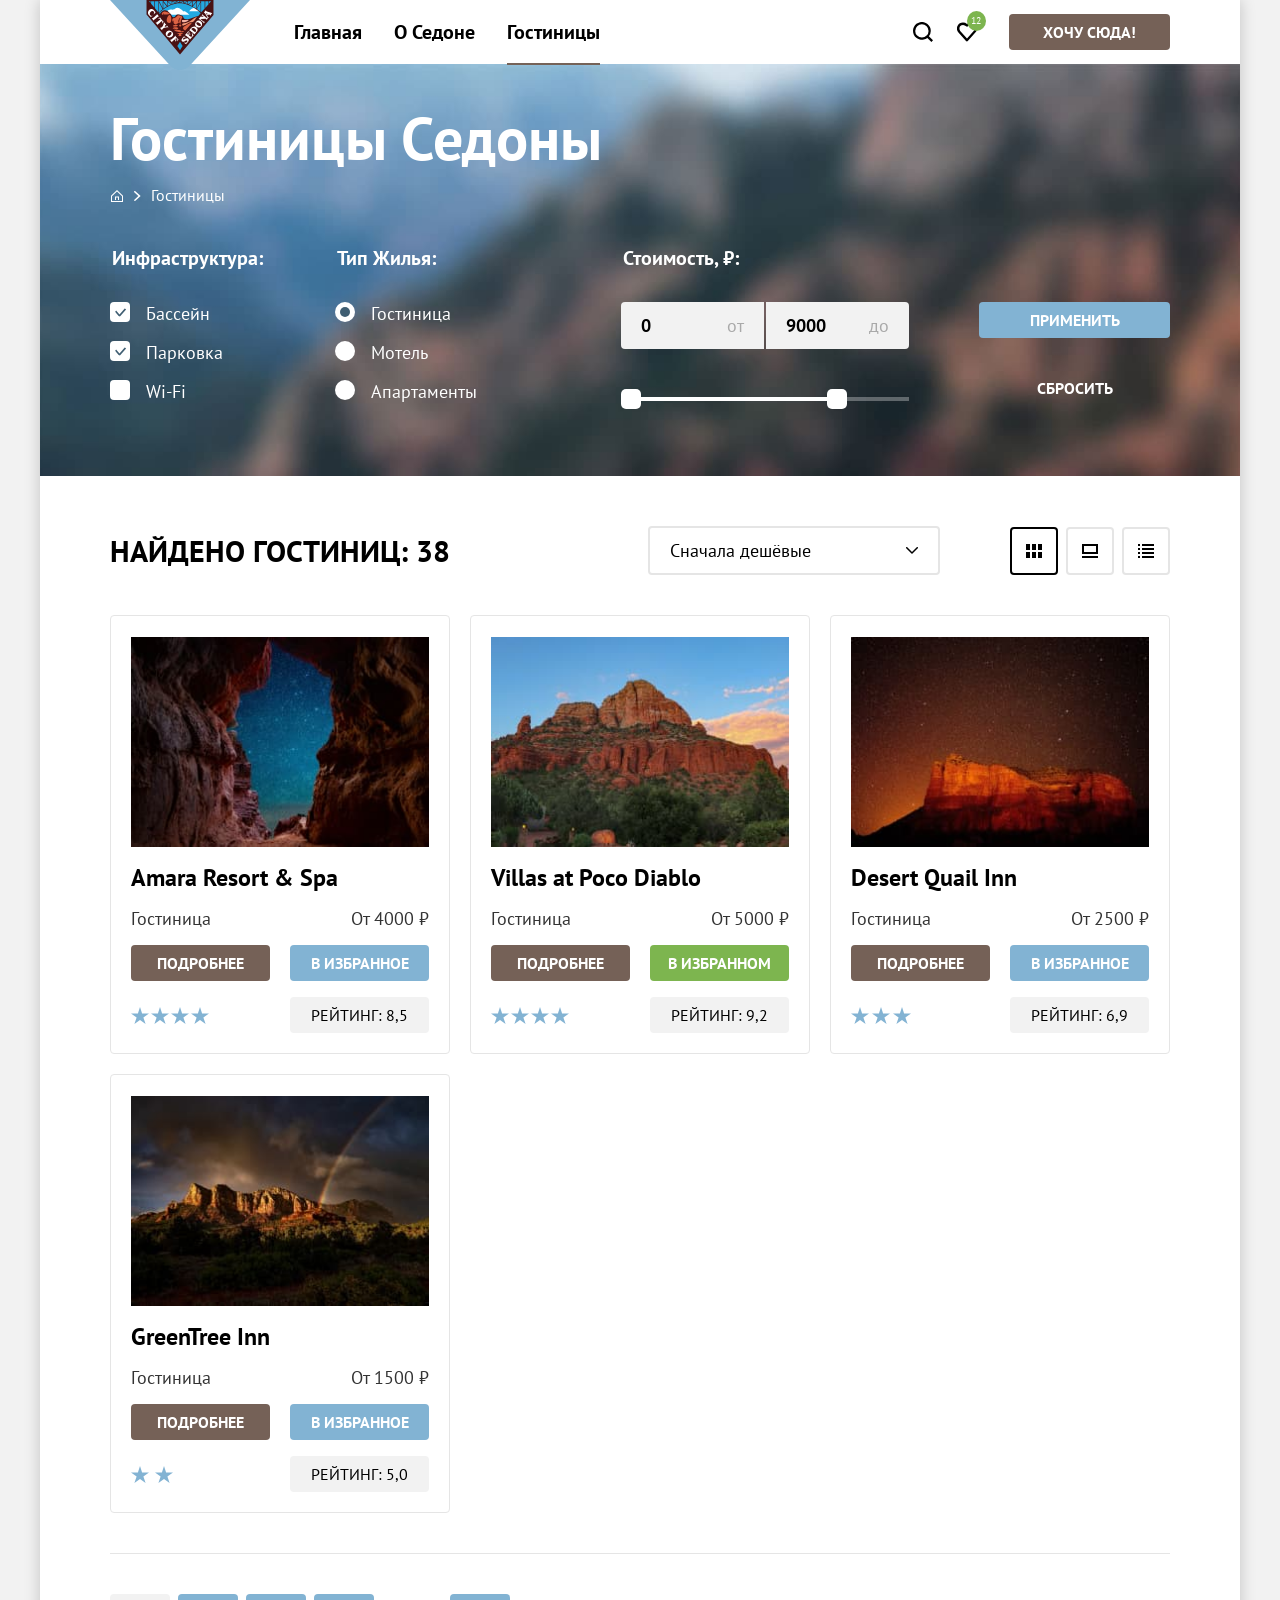
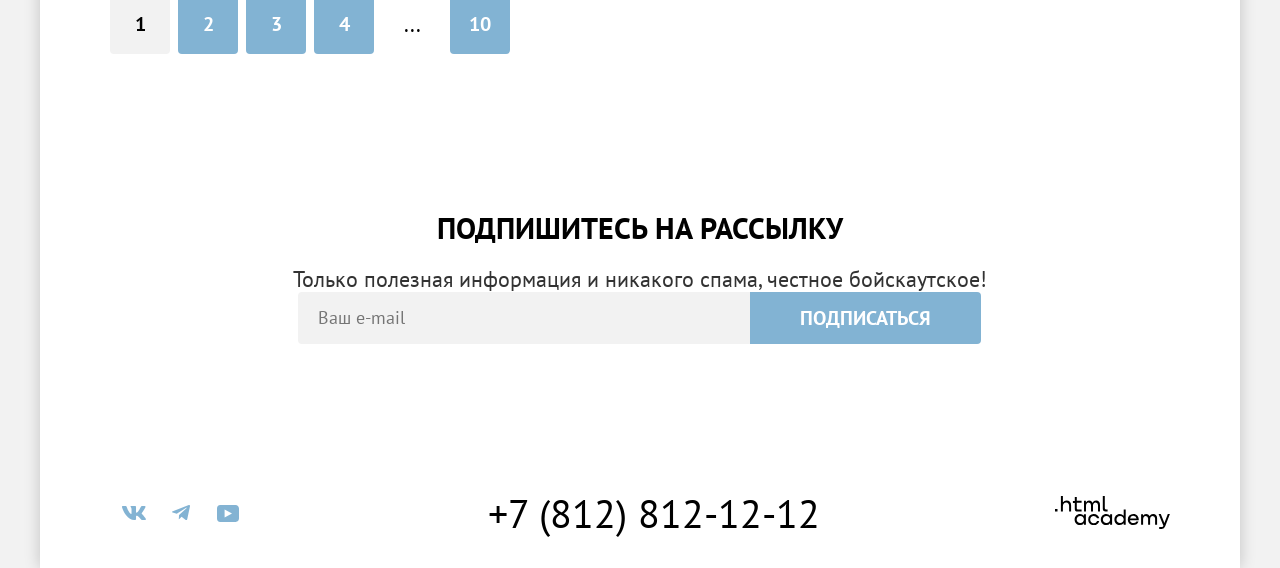
==== commit a45a495d: "Remove some issues" ====
--- a/catalog.html
+++ b/catalog.html
@@ -11,40 +11,49 @@
 
   <body>
     <div class="container">
+      <!-- Header -->
       <header class="main-header" data-test="header">
-        <div class="header-logo-nav-wrapper">
+        <div class="logo-nav-wrapper">
           <a class="header-logo" href="index.html" aria-current="page">
             <img src="images/logo.svg" width="140" height="70" alt="Логотип Седоны">
           </a>
           <nav class="header-nav">
             <ul class="nav-list">
               <li class="nav-item">
-                <a class="nav-link" href="index.html">Главная</a>
+                <a class="nav-link" href="index.html">
+                  Главная
+                </a>
               </li>
               <li class="nav-item">
-                <a class="nav-link" href="#">О Седоне</a>
+                <a class="nav-link" href="#">
+                  О Седоне
+                </a>
               </li>
               <li class="nav-item">
-                <a class="nav-link nav-item-active" aria-current="page">Гостиницы</a>
+                <a class="nav-link nav-item-active" aria-current="page">
+                  Гостиницы
+                </a>
               </li>
             </ul>
           </nav>
         </div>
-        <div class="header-user-menu-wrapper">
-          <ul class="header-user-menu-list">
+        <div class="user-menu-wrapper">
+          <ul class="user-menu-list">
             <li class="user-menu-item">
-              <a class="user-menu-item-link search" href="#">
+              <a class="menu-item-link search" href="#">
                 <span class="visually-hidden">
                   Поиск
                 </span>
               </a>
             </li>
             <li class="user-menu-item">
-              <a class="user-menu-item-link favorite" href="#">
+              <a class="menu-item-link favorite" href="#">
                 <span class="visually-hidden">
                   Избранное
                 </span>
-                <span class="visually-hidden">Отелей в избранном</span>
+                <span class="visually-hidden">
+                  Отелей в избранном
+                </span>
                 <span class="favorite-count">
                   12
                 </span>
@@ -56,9 +65,12 @@
           </a>
         </div>
       </header>
+      <!-- Содержимое - контент страницы -->
       <main class="main-content" data-test="main">
         <section class="hotels" data-test="filter">
-          <h1 class="hotels-title">Гостиницы Седоны</h1>
+          <h1 class="hotels-title">
+            Гостиницы Седоны
+          </h1>
           <ol class="catalog-breadcrumbs">
             <li class="catalog-breadcrumbs-item">
               <a class="catalog-breadcrumbs-link" href="index.html">
@@ -68,12 +80,17 @@
               </a>
             </li>
             <li class="catalog-breadcrumbs-item">
-              <a class="catalog-breadcrumbs-link" aria-current="page">Гостиницы</a>
+              <a class="catalog-breadcrumbs-link" aria-current="page">
+                Гостиницы
+              </a>
             </li>
           </ol>
+          <!-- Форма поиска и фильтрации отелей по критериям -->
           <form class="catalog-form-filters" action="https://echo.htmlacademy.ru/" method="get">
             <fieldset class="catalog-filter-items">
-              <legend class="catalog-filter-items-title">Инфраструктура:</legend>
+              <legend class="catalog-filter-title">
+                Инфраструктура:
+              </legend>
               <label class="catalog-filter-item">
                 <input class="catalog-filter-checkbox" type="checkbox" name="pool" checked>
                 Бассейн
@@ -88,7 +105,9 @@
               </label>
             </fieldset>
             <fieldset class="catalog-filter-items">
-              <legend class="catalog-filter-items-title">Тип жилья:</legend>
+              <legend class="catalog-filter-title">
+                Тип жилья:
+              </legend>
               <label class="catalog-filter-item">
                 <input class="catalog-filter-radio" type="radio" name="hotel-type" value="hotel" checked>
                 Гостиница
@@ -102,27 +121,39 @@
                 Апартаменты
               </label>
             </fieldset>
-            <fieldset class="catalog-filter-items catalog-price-range-wrapper">
-              <legend class="catalog-filter-items-title">Стоимость, ₽:</legend>
+            <fieldset class="catalog-filter-items price-range-wrapper">
+              <legend class="catalog-filter-title">
+                Стоимость, ₽:
+              </legend>
               <label class="catalog-price-range">
                 <input class="catalog-price-input input-min-price" type="number" value="0" name="min-price">
-                <span>от</span>
+                <span>
+                  от
+                </span>
               </label>
               <label class="catalog-price-range">
                 <input class="catalog-price-input input-max-price" type="number" value="9000" name="max-price">
-                <span>до</span>
+                <span>
+                  до
+                </span>
               </label>
               <div class="price-range">
-                <label class="visually-hidden">диапазон цен:</label>
+                <label class="visually-hidden">
+                  диапазон цен:
+                </label>
                 <div class="price-selected-interval" style="width: 226px; left: 0;">
                   <button class="range-toggle toggle-min" aria-label="Смена минимальной стоимости" type="button"></button>
                   <button class="range-toggle toggle-max" aria-label="Смена максимальной стоимости" type="button"></button>
                 </div>
               </div>
             </fieldset>
-            <div class="catalog-form-btn-wrapper">
-              <button class="button button-form" type="submit">Применить</button>
-              <button class="button reset-button-color-form" type="reset">Сбросить</button>
+            <div class="catalog-btn-wrapper">
+              <button class="button button-form" type="submit">
+                Применить
+              </button>
+              <button class="button reset-button-form" type="reset">
+                Сбросить
+              </button>
             </div>
           </form>
         </section>
@@ -132,38 +163,54 @@
               Найдено гостиниц: 38
             </h2>
             <select class="catalog-sort" aria-label="Выбор сортировки">
-              <option value="popular">Сначала популярные</option>
-              <option value="cheap" selected>Сначала дешёвые</option>
-              <option value="expensive">Сначала дорогие</option>
+              <option value="popular">
+                Сначала популярные
+              </option>
+              <option value="cheap" selected>
+                Сначала дешёвые
+              </option>
+              <option value="expensive">
+                Сначала дорогие
+              </option>
             </select>
             <ul class="display-types">
               <li class="display-type-item">
                 <a class="display-type-card display-type-btn display-type-active" href="catalog.html?view=tile">
-                  <span class="visually-hidden">Отобразить плиткой</span>
+                  <span class="visually-hidden">
+                    Отобразить плиткой
+                  </span>
                 </a>
               </li>
               <li class="display-type-item">
                 <a class="display-type-tile display-type-btn" href="catalog.html?view=card">
-                  <span class="visually-hidden">Отобразить карточками</span>
+                  <span class="visually-hidden">
+                    Отобразить карточками
+                  </span>
                 </a>
               </li>
               <li class="display-type-item">
                 <a class="display-type-list display-type-btn" href="catalog.html?view=list">
-                  <span class="visually-hidden">Отобразить списком</span>
+                  <span class="visually-hidden">
+                    Отобразить списком
+                  </span>
                 </a>
               </li>
             </ul>
           </header>
+          <!-- Список отелей-->
           <ul class="hotels-list display-list display-card">
             <li class="hotel-list-item">
               <img class="hotel-list-item-img" src="images/catalog/catalog-hotel-1.jpg" alt="Звездное небо из расщелины"
                 width="300" height="212">
               <div class="hotel-info-wrapper">
-                <h3 class="hotel-title">Amara Resort & Spa</h3>
+                <h3 class="hotel-title">
+                  Amara Resort & Spa
+                </h3>
                 <p class="hotel-price">
                   Гостиница
                   <span class="hotel-price-value-wrapper">
                     От 4000 ₽
+                  </span>
                 </p>
                 <a class="button hotel-details" href="#">
                   Подробнее
@@ -185,15 +232,21 @@
               <img class="hotel-list-item-img" src="images/catalog/catalog-hotel-2.jpg"
                 alt="Столовые горы на фоне неба и радуга" width="300" height="212">
               <div class="hotel-info-wrapper">
-                <h3 class="hotel-title">Villas at Poco Diablo</h3>
+                <h3 class="hotel-title">
+                  Villas at Poco Diablo
+                </h3>
                 <p class="hotel-price">
                   Гостиница
                   <span class="hotel-price-value-wrapper">
                     От 5000 ₽
                   </span>
                 </p>
-                <a class="button hotel-details" href="#">Подробнее</a>
-                <button class="button hotel-add-favorites favorite-added" type="button">В избранном</button>
+                <a class="button hotel-details" href="#">
+                  Подробнее
+                </a>
+                <button class="button hotel-add-favorites favorite-added" type="button">
+                  В избранном
+                </button>
                 <p class="rating-stars rating-stars-4">
                   <span class="visually-hidden">
                     4 звезды
@@ -208,7 +261,9 @@
               <img class="hotel-list-item-img" src="images/catalog/catalog-hotel-3.jpg"
                 alt="Столовые горы на фоне неба и деревья перед ними" width="300" height="212">
               <div class="hotel-info-wrapper">
-                <h3 class="hotel-title">Desert Quail Inn</h3>
+                <h3 class="hotel-title">
+                  Desert Quail Inn
+                </h3>
                 <p class="hotel-price">
                   Гостиница
                   <span class="hotel-price-value-wrapper">
@@ -235,15 +290,21 @@
               <img class="hotel-list-item-img" src="images/catalog/catalog-hotel-4.jpg"
                 alt="Столовые горы на фоне звездного неба" width="300" height="212">
               <div class="hotel-info-wrapper">
-                <h3 class="hotel-title">GreenTree Inn</h3>
+                <h3 class="hotel-title">
+                  GreenTree Inn
+                </h3>
                 <p class="hotel-price">
                   Гостиница
                   <span class="hotel-price-value-wrapper">
                     От 1500 ₽
                   </span>
                 </p>
-                <a class="button hotel-details" href="#">Подробнее</a>
-                <button class="button button-form hotel-add-favorites" type="button">В избранное</button>
+                <a class="button hotel-details" href="#">
+                  Подробнее
+                </a>
+                <button class="button button-form hotel-add-favorites" type="button">
+                  В избранное
+                </button>
                 <p class="rating-stars rating-stars-2">
                   <span class="visually-hidden">
                     2 звезды
@@ -257,22 +318,34 @@
           </ul>
           <ul class="pagination">
             <li>
-              <a class="pagination-item pagination-item-active" aria-current="page">1</a>
+              <a class="pagination-item pagination-item-active" aria-current="page">
+                1
+              </a>
             </li>
             <li>
-              <a class="pagination-item" href="#">2</a>
+              <a class="pagination-item" href="#">
+                2
+              </a>
             </li>
             <li>
-              <a class="pagination-item" href="#">3</a>
+              <a class="pagination-item" href="#">
+                3
+              </a>
             </li>
             <li>
-              <a class="pagination-item" href="#">4</a>
+              <a class="pagination-item" href="#">
+                4
+              </a>
             </li>
             <li class="pagination-points-item">
-              <span class="pagination-points">...</span>
+              <span class="pagination-points">
+                ...
+              </span>
             </li>
             <li>
-              <a class="pagination-item" href="#">10</a>
+              <a class="pagination-item" href="#">
+                10
+              </a>
             </li>
           </ul>
         </section>
@@ -297,25 +370,34 @@
           </form>
         </section>
       </main>
+      <!-- Footer -->
       <footer class="main-footer" data-test="footer">
         <ul class="footer-social-list">
           <li class="footer-social-item">
             <a class="social-link social-vk" href="https://vk.com/htmlacademy">
-              <span class="visually-hidden">VK</span>
+              <span class="visually-hidden">
+                VK
+              </span>
             </a>
           </li>
           <li class="footer-social-item">
             <a class="social-link social-telegram" href="https://t.me/htmlacademy">
-              <span class="visually-hidden">Telegram</span>
+              <span class="visually-hidden">
+                Telegram
+              </span>
             </a>
           </li>
           <li class="footer-social-item">
             <a class="social-link social-youtube" href="https://www.youtube.com/user/htmlacademyru">
-              <span class="visually-hidden">Youtube</span>
+              <span class="visually-hidden">
+                Youtube
+              </span>
             </a>
           </li>
         </ul>
-        <a class="footer-phone" href="tel:+78128121212">+7 (812) 812-12-12</a>
+        <a class="footer-phone" href="tel:+78128121212">
+          +7 (812) 812-12-12
+        </a>
         <a class="footer-logo" href="https://htmlacademy.ru/">
           <svg class="html-logo" xmlns="http://www.w3.org/2000/svg" width="115" height="33" fill="none"
             viewBox="0 0 115 33">
--- a/styles/styles.css
+++ b/styles/styles.css
@@ -76,9 +76,9 @@
   justify-content: space-between;
 }
 
-.header-logo-nav-wrapper {
-  display: flex;
-  gap: 20px;
+.logo-nav-wrapper {
+  display: flex;
+  gap: 28px;
 }
 
 .header-logo {
@@ -100,7 +100,7 @@
   opacity: 0.6;
 }
 
-.header-user-menu-wrapper {
+.user-menu-wrapper {
   display: flex;
   gap: 20px;
 }
@@ -118,16 +118,16 @@
   max-width: 600px;
 }
 
-.header-user-menu-list {
+.user-menu-list {
   display: flex;
   list-style: none;
   margin: 0;
   padding: 0;
   flex-wrap: wrap;
-  min-width: 100px;
-}
-
-.user-menu-item-link {
+  min-width: 88px;
+}
+
+.menu-item-link {
   display: block;
   min-height: 64px;
   min-width: 44px;
@@ -137,11 +137,11 @@
   transition: background-color 0.5s ease;
 }
 
-.user-menu-item-link:hover {
+.menu-item-link:hover {
   background-color: rgba(117, 97, 87, 0.1);
 }
 
-.user-menu-item-link:hover .favorite-count {
+.menu-item-link:hover .favorite-count {
   transform: scale(1.5);
 }
 
@@ -158,6 +158,7 @@
   display: inline-block;
   overflow-wrap: break-word;
   line-height: 24px;
+  font-size: 20px;
   color: #000000;
   font-weight: 700;
   text-align: center;
@@ -263,12 +264,17 @@
   background-color: #82b3d3;
 }
 
-.button-form:hover {
+.button-form:not(:disabled):hover {
   background-color: #68a2ca;
 }
 
-.button-form:focus {
+.button-form:not(:disabled):focus {
   background-color: #68a2ca;
+}
+
+.button-form:disabled {
+  cursor: not-allowed;
+  background-color: #e5e5e5;
 }
 
 
@@ -276,22 +282,28 @@
   background-color: #7db54f;
 }
 
-.reset-button-color-form {
+.reset-button-form {
   background-color: transparent;
 }
 
-.reset-button-color-form:hover {
+.reset-button-form:not(:disabled):hover {
   background-color: transparent;
   opacity: 60%;
 }
 
-.reset-button-color-form:focus {
+.reset-button-form:not(:disabled):focus {
   background-color: transparent;
 }
 
-.reset-button-color-form:active {
+.reset-button-form:not(:disabled):active {
   background-color: transparent;
   opacity: 30%;
+}
+
+.reset-button-form:disabled {
+  background-color: #ffffff;
+  opacity: 20%;
+  color: #ff5757;
 }
 
 .button-large {
@@ -310,13 +322,15 @@
   background-size: 100% auto, cover;
   background-position: bottom center, center;
   padding-top: 51px;
+  padding-bottom: 82px;
   text-align: center;
-  padding-bottom: 82px;
 }
 
 .hero-img {
+  display: block;
   width: 458px;
   height: 352px;
+  margin: 0 auto;
 }
 
 .title {
@@ -340,19 +354,22 @@
 
 .card {
   width: 400px;
-  padding: 102px 85px 102px 85px;
+  padding: 112px 80px;
   background-color: #82b3d3;
   min-height: 385px;
 }
 
 .card-title {
-  margin: 0 auto 30px auto;
+  margin-top: 0;
+  margin-bottom: 30px;
   font-weight: 700;
   font-size: 24px;
   line-height: 28px;
   text-align: center;
   text-transform: uppercase;
-  max-width: 175px;
+  max-width: 172px;
+  margin-left: auto;
+  margin-right: auto;
 }
 
 .card-title::after {
@@ -372,21 +389,25 @@
   margin: 0;
 }
 
-.reasons-title-text-wrapper {
-  width: 651px;
+.reasons-text-wrapper {
+  width: 655px;
   margin: 0 auto;
   padding-top: 69px;
-  padding-bottom: 69px;
-}
-
-.reasons-card-with-img {
+  padding-bottom: 90px;
+}
+
+.reasons-title {
+  margin-bottom: 25px;
+}
+
+.reasons-card-img {
   padding: 0;
   width: 100%;
   display: flex;
 }
 
-.reasons-card-with-img-text-wrapper {
-  padding: 102px 85px 102px 85px;
+.reasons-img-text {
+  padding: 102px 80px;
 }
 
 .reason-img {
@@ -411,20 +432,20 @@
   background-color: rgba(131, 179, 211, 0.2);
 }
 
-.reasons-cards li.reasons-card-with-img {
+.reasons-cards li.reasons-card-img {
   background-color: #82B3D3;
 }
 
-.reasons-card-with-img-text-wrapper .card-text,
-.reasons-card-with-img-text-wrapper {
+.reasons-img-text .card-text,
+.reasons-img-text {
   color: #ffffff;
 }
 
-.reasons-cards li:nth-child(even of .reasons-card-with-img) {
+.reasons-cards li:nth-child(even of .reasons-card-img) {
   flex-direction: row-reverse;
 }
 
-.come-title-text-wrapper {
+.come-text-wrapper {
   margin: 0 auto;
   padding-top: 64px;
   padding-bottom: 64px;
@@ -449,8 +470,8 @@
 
 .come-cards .card-title::before {
   content: "";
-  display: inline-block;
-  min-height: 76px;
+  display: block;
+  height: 72px;
   width: 100%;
   background-color: rgba(131, 179, 211, 1);
   mask-repeat: no-repeat;
@@ -458,6 +479,10 @@
   margin-bottom: 30px;
 }
 
+.come-card {
+  padding: 81px 85px;
+}
+
 .advantage-home::before {
   mask-image: url("../images/icons/advantage-home.svg");
 }
@@ -475,7 +500,7 @@
   display: none;
 }
 
-.interested-title-text-wrapper {
+.interested-text-wrapper {
   width: 592px;
   margin: 0 auto;
 }
@@ -503,7 +528,7 @@
   padding: 96px 0 104px 0;
 }
 
-.subscription-title-text-wrapper {
+.subscription-text-wrapper {
   width: 475px;
   margin-left: auto;
   margin-right: auto;
@@ -589,8 +614,9 @@
   grid-template-columns: 1fr auto 1fr;
   padding-left: 70px;
   padding-right: 70px;
-  padding-top: 40px;
-  padding-bottom: 30px;
+  padding-top: 45px;
+  padding-bottom: 35px;
+  gap: 41px;
 }
 
 .footer-social-list {
@@ -655,6 +681,7 @@
   line-height: 40px;
   text-align: center;
   text-transform: uppercase;
+  padding-left: 28px;
 }
 
 .footer-phone:hover {
@@ -673,6 +700,7 @@
   color: inherit;
   display: inline-block;
   justify-self: end;
+  align-self: end;
 }
 
 .footer-logo:hover {
@@ -773,7 +801,7 @@
   gap: 70px;
 }
 
-.catalog-filter-items-title {
+.catalog-filter-title {
   font-weight: 700;
   font-size: 20px;
   line-height: 24px;
@@ -781,7 +809,7 @@
   margin-bottom: 32px;
 }
 
-.catalog-form-filters .catalog-price-range-wrapper {
+.catalog-form-filters .price-range-wrapper {
   min-width: 288px;
   display: grid;
   grid-template-columns: 1fr 1fr;
@@ -988,14 +1016,14 @@
   font-size: 18px;
 }
 
-.catalog-form-btn-wrapper {
+.catalog-btn-wrapper {
   display: flex;
   flex-direction: column;
   gap: 32px;
   margin-top: 56px;
 }
 
-.catalog-form-btn-wrapper button {
+.catalog-btn-wrapper button {
   width: 191px;
 }
 
@@ -1284,6 +1312,10 @@
   background-color: rgba(242, 242, 242, 0.8);
 }
 
+.modal-active {
+  display: flex;
+}
+
 .modal-content-wrapper {
   position: relative;
   margin: auto;
@@ -1292,6 +1324,7 @@
   background-color: #ffffff;
   min-height: 100px;
   width: 717px;
+  border-radius: 30px;
 }
 
 .modal-title {
@@ -1326,6 +1359,22 @@
 
 .modal-close-button span:last-child {
   transform: translate(-50%, -50%) rotate(-45deg);
+}
+
+.modal-close-button:hover {
+  background-color: #e5e5e5;
+}
+
+.modal-close-button:focus {
+  background-color: #e5e5e5;
+}
+
+.modal-close-button:active {
+  background-color: #e5e5e5;
+}
+
+.modal-close-button:active span {
+  opacity: 30%;
 }
 
 .modal-form {
@@ -1361,8 +1410,20 @@
   background-color: #f2f2f2;
 }
 
-.modal-label input:hover {
+.date-input {
+  background-image: url("../images/icons/calendar.svg");
+  background-repeat: no-repeat;
+  background-position: right 22px center;
+  background-size: 20px 20px;
+}
+
+.modal-label input:not(:disabled):hover {
   background-color: #e5e5e5;
+}
+
+.modal-label input:disabled {
+  cursor: not-allowed;
+  opacity: 40%;
 }
 
 .modal-label-info {
@@ -1374,6 +1435,8 @@
   color: #333333;
   margin-top: 4px;
   margin-left: 20px;
+  margin-bottom: 0;
+  margin-right: 0;
   display: none;
   text-transform: none;
 }
@@ -1422,10 +1485,6 @@
   text-align: center;
 }
 
-.count-input:hover {
-  background-color: #e5e5e5;
-}
-
 .label-count-btn {
   width: 40px;
   height: 48px;
@@ -1437,9 +1496,14 @@
   justify-content: center;
 }
 
-.label-count-btn:hover {
+.label-count-btn:not(:disabled):hover {
   color: #000000;
   background-color: #e5e5e5;
+}
+
+.label-count-btn:disabled {
+  opacity: 40%;
+  cursor: not-allowed;
 }
 
 .label-count-btn::before {
@@ -1449,6 +1513,7 @@
   mask-repeat: no-repeat;
   mask-position: center;
   background-color: currentColor;
+  opacity: 20%;
 }
 
 .plus-btn::before {
@@ -1457,6 +1522,10 @@
 
 .minus-btn::before {
   mask-image: url("../images/icons/minus.svg");
+}
+
+.label-count-btn:hover::before {
+  opacity: 1;
 }
 
 .info-wrapper {
@@ -1513,7 +1582,7 @@
   position: absolute;
   border: 9.5px solid transparent;
   border-bottom: 9px solid #333;
-  top: -18px;
+  top: -17px;
   left: 50%;
   transform: translate(-50%);
 }
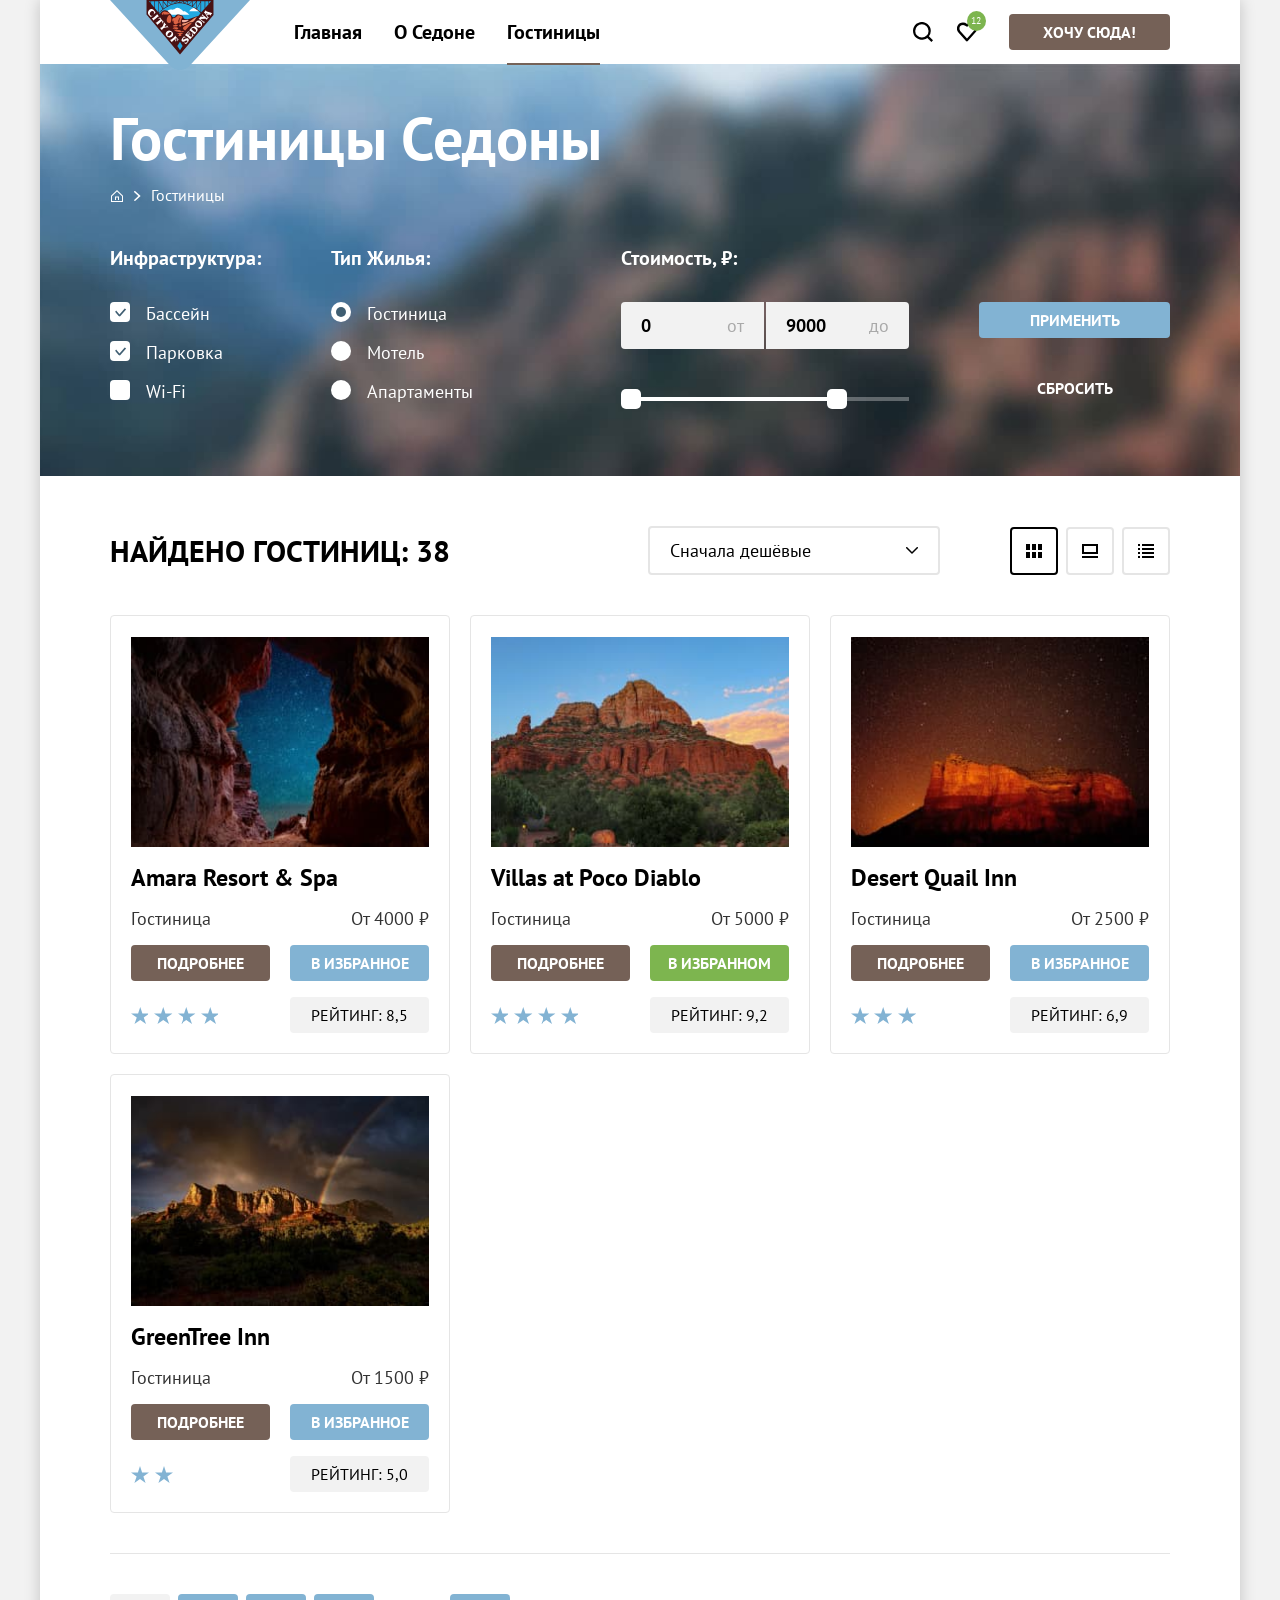
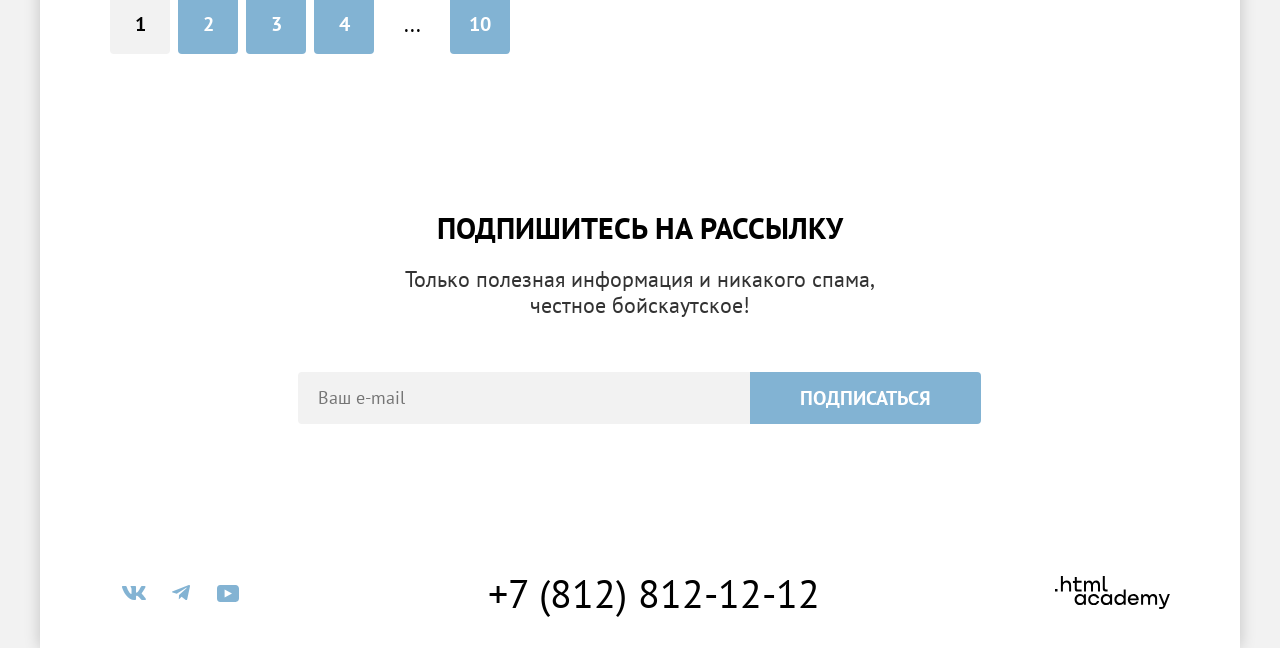
==== commit 92b7fab7: "Fixed some issues after review" ====
--- a/catalog.html
+++ b/catalog.html
@@ -5,7 +5,7 @@
     <meta charset="UTF-8">
     <meta name="viewport" content="width=device-width, initial-scale=1.0">
     <link rel="stylesheet" href="styles/styles.css">
-    <link rel="icon" href="favicon.ico">
+    <link rel="icon" href="favicon.ico" sizes="32x32">
     <title>HTML Academy: Седона - каталог</title>
   </head>
 
@@ -14,7 +14,7 @@
       <!-- Header -->
       <header class="main-header" data-test="header">
         <div class="logo-nav-wrapper">
-          <a class="header-logo" href="index.html" aria-current="page">
+          <a class="header-logo" href="index.html">
             <img src="images/logo.svg" width="140" height="70" alt="Логотип Седоны">
           </a>
           <nav class="header-nav">
@@ -142,8 +142,16 @@
                   диапазон цен:
                 </label>
                 <div class="price-selected-interval" style="width: 226px; left: 0;">
-                  <button class="range-toggle toggle-min" aria-label="Смена минимальной стоимости" type="button"></button>
-                  <button class="range-toggle toggle-max" aria-label="Смена максимальной стоимости" type="button"></button>
+                  <button class="range-toggle toggle-min" type="button">
+                    <span class="visually-hidden">
+                      Смена минимальной стоимости
+                    </span>
+                  </button>
+                  <button class="range-toggle toggle-max" type="button">
+                    <span class="visually-hidden">
+                      Смена максимальной стоимости
+                    </span>
+                  </button>
                 </div>
               </div>
             </fieldset>
@@ -316,6 +324,7 @@
               </div>
             </li>
           </ul>
+          <!-- Пагинация -->
           <ul class="pagination">
             <li>
               <a class="pagination-item pagination-item-active" aria-current="page">
@@ -350,7 +359,7 @@
           </ul>
         </section>
         <section class="subscription" data-test="subscribe">
-          <div class="subscription-title-text-wrapper">
+          <div class="subscription-text-wrapper">
             <h2 class="subscription-title title">
               Подпишитесь на рассылку
             </h2>
@@ -374,21 +383,21 @@
       <footer class="main-footer" data-test="footer">
         <ul class="footer-social-list">
           <li class="footer-social-item">
-            <a class="social-link social-vk" href="https://vk.com/htmlacademy">
+            <a class="social-link social-vk" href="https://vk.com/htmlacademy" target="_blank" rel="noreferrer noopener">
               <span class="visually-hidden">
                 VK
               </span>
             </a>
           </li>
           <li class="footer-social-item">
-            <a class="social-link social-telegram" href="https://t.me/htmlacademy">
+            <a class="social-link social-telegram" href="https://t.me/htmlacademy" target="_blank" rel="noreferrer noopener">
               <span class="visually-hidden">
                 Telegram
               </span>
             </a>
           </li>
           <li class="footer-social-item">
-            <a class="social-link social-youtube" href="https://www.youtube.com/user/htmlacademyru">
+            <a class="social-link social-youtube" href="https://www.youtube.com/user/htmlacademyru" target="_blank" rel="noreferrer noopener">
               <span class="visually-hidden">
                 Youtube
               </span>
@@ -398,9 +407,9 @@
         <a class="footer-phone" href="tel:+78128121212">
           +7 (812) 812-12-12
         </a>
-        <a class="footer-logo" href="https://htmlacademy.ru/">
-          <svg class="html-logo" xmlns="http://www.w3.org/2000/svg" width="115" height="33" fill="none"
-            viewBox="0 0 115 33">
+        <a class="footer-logo" href="https://htmlacademy.ru/" target="_blank" rel="noreferrer noopener">
+          <svg class="html-logo" role="img" aria-label="Логотип HTML-Academy" xmlns="http://www.w3.org/2000/svg"
+            width="115" height="33" fill="none" viewBox="0 0 115 33">
             <path
               d="M0 12.9v2.6h2.5v-2.6zM11.6 4.5Q9.2 4.6 8 6.2h-.1V0h-2v15.5h2v-5.3c0-2.1 1.3-3.6 3.3-3.6 1.8 0 2.9 1.4 2.9 3.2v5.7h2V9.4c.1-3-1.8-4.9-4.5-4.9M26.6 4.8h-4.8V1.1h-2v3.8h-1.9v2h1.9v6q0 2.6 2.7 2.7h4.1v-2h-3.7q-1 0-1.1-1.1V6.8h4.8zM41.1 4.6q-2.5 0-3.5 2.1h-.1a4 4 0 0 0-3.4-2.1Q32 4.8 31 6.4h-.1V4.8H29v10.6h2V10c0-2 1-3.5 2.6-3.5q2.3.1 2.4 2.6v6.3h2V9.8c0-2.4 1.4-3.3 2.6-3.3q2.3.1 2.4 2.6v6.3h2V8.9c.1-2.5-1.4-4.3-3.9-4.3M47.8 12.7q0 2.6 2.8 2.7h2v-2h-1.7q-1 0-1.1-1.1V0h-2zM28.9 19.7a5 5 0 0 0-3.9-1.8c-3.1 0-5.4 2.3-5.4 5.6s2.3 5.6 5.4 5.6q2.7-.1 3.8-1.9h.1v1.6h2V18.2h-2zm-3.6 7.4a3.5 3.5 0 0 1-3.6-3.6c0-2 1.4-3.6 3.6-3.6s3.6 1.6 3.6 3.6c0 1.9-1.4 3.6-3.6 3.6M44.2 22c-.5-2.4-2.6-4.1-5.4-4.1a5.4 5.4 0 0 0-5.6 5.6c0 3.1 2.2 5.6 5.6 5.6 2.8 0 4.9-1.8 5.4-4.2h-2.1a3.4 3.4 0 0 1-3.3 2.3 3.5 3.5 0 0 1-3.6-3.6c0-2 1.4-3.6 3.6-3.6q2.5.2 3.3 2.2h2.1zM55.1 19.7a5 5 0 0 0-3.9-1.8c-3.1 0-5.4 2.3-5.4 5.6s2.3 5.6 5.4 5.6q2.7-.1 3.8-1.9h.1v1.6h2V18.2h-2zm-3.6 7.4a3.5 3.5 0 0 1-3.6-3.6c0-2 1.4-3.6 3.6-3.6s3.6 1.6 3.6 3.6c0 1.9-1.5 3.6-3.6 3.6M68.7 19.8a5 5 0 0 0-3.9-1.9c-3.1 0-5.4 2.3-5.4 5.6s2.2 5.6 5.4 5.6q2.6-.1 3.8-1.8h.1v1.5h2V13.4h-2zm-3.6 7.3a3.5 3.5 0 0 1-3.6-3.6c0-2 1.4-3.6 3.6-3.6s3.6 1.6 3.6 3.6c-.1 2-1.5 3.6-3.6 3.6M78.3 17.9a5.4 5.4 0 0 0-5.5 5.6c0 3 2.1 5.6 5.5 5.6 2.5 0 4.5-1.3 5.2-3.6h-2.1q-.8 1.6-3 1.6c-1.9 0-3.3-1.3-3.4-2.9h8.8c.2-3.6-2-6.3-5.5-6.3m0 1.9q2.7.1 3.3 2.6h-6.5a3 3 0 0 1 3.2-2.6M98.2 17.9a4 4 0 0 0-3.6 2h-.1q-1-1.9-3.4-2-2.2 0-3.1 1.8v-1.5h-1.9v10.6h2v-5.4q.1-3.2 2.6-3.5 2.3.1 2.4 2.6v6.3h2v-5.6c0-2.4 1.4-3.3 2.6-3.3q2.3.1 2.4 2.6v6.3h2v-6.5c.1-2.6-1.4-4.4-3.9-4.4M109.4 27l-3.6-8.9h-2.2l4.8 11.6q-.3 1.3-1.7 1.2h-2.5v2h2.5q2.6 0 3.5-2.6l4.7-12.2h-2.1z" />
           </svg>
--- a/styles/styles.css
+++ b/styles/styles.css
@@ -79,6 +79,7 @@
 .logo-nav-wrapper {
   display: flex;
   gap: 28px;
+  align-items: flex-start;
 }
 
 .header-logo {
@@ -125,6 +126,7 @@
   padding: 0;
   flex-wrap: wrap;
   min-width: 88px;
+  max-width: 200px;
 }
 
 .menu-item-link {
@@ -155,7 +157,7 @@
 }
 
 .nav-link {
-  display: inline-block;
+  display: block;
   overflow-wrap: break-word;
   line-height: 24px;
   font-size: 20px;
@@ -163,7 +165,6 @@
   font-weight: 700;
   text-align: center;
   text-decoration: none;
-  background-color: #ffffff;
   padding: 20px 16px 20px 16px;
   cursor: pointer;
   max-width: 100%;
@@ -239,17 +240,16 @@
   word-break: break-all;
 }
 
-.button:hover {
+.button:not(:disabled):hover {
   background-color: #615048;
 }
 
-.button:focus {
+.button:not(:disabled):focus {
   background-color: #615048;
 }
 
-.button:active {
+.button:not(:disabled):active {
   color: rgba(255, 255, 255, 0.3);
-  ;
 }
 
 .header-btn {
@@ -289,6 +289,7 @@
 .reset-button-form:not(:disabled):hover {
   background-color: transparent;
   opacity: 60%;
+  cursor: not-allowed;
 }
 
 .reset-button-form:not(:disabled):focus {
@@ -566,11 +567,11 @@
   flex-shrink: 0;
 }
 
-.subscription-mail:hover {
+.subscription-mail:not(:disabled):hover {
   background-color: #e5e5e5;
 }
 
-.subscription-mail:focus {
+.subscription-mail:not(:disabled):focus {
   background-color: #e5e5e5;
 }
 
@@ -807,6 +808,7 @@
   line-height: 24px;
   text-transform: capitalize;
   margin-bottom: 32px;
+  padding: 0;
 }
 
 .catalog-form-filters .price-range-wrapper {
@@ -831,11 +833,11 @@
   margin: 0;
 }
 
-.catalog-price-input:hover {
+.catalog-price-input:not(:disabled):hover {
   background-color: #e5e5e5;
 }
 
-.catalog-price-input:focus {
+.catalog-price-input:not(:disabled):focus {
   background-color: #e5e5e5;
 }
 
@@ -1047,6 +1049,7 @@
   width: 292px;
   height: 49px;
   padding-left: 20px;
+  padding-right: 40px;
   appearance: none;
   background-color: #ffffff;
   border: 2px solid #e5e5e5;
@@ -1149,6 +1152,7 @@
   mask-position: left;
   mask-repeat: space no-repeat;
   max-width: 96px;
+  mask-size: 18px 17px;
 }
 
 .rating {
@@ -1164,11 +1168,11 @@
 }
 
 .rating-stars-3 {
-  width: 60px;
+  width: 65px;
 }
 
 .rating-stars-4 {
-  width: 78px;
+  width: 88px;
 }
 
 .rating-stars-5 {
@@ -1222,15 +1226,15 @@
   background-color: #7db54f;
 }
 
-.favorite-added:hover {
+.favorite-added:not(:disabled):hover {
   background-color: #6c9e42;
 }
 
-.favorite-added:focus {
+.favorite-added:not(:disabled):focus {
   background-color: #6c9e42;
 }
 
-.favorite-added:active {
+.favorite-added:not(:disabled):active {
   color: rgba(255, 255, 255, 0.3);
 }
 
@@ -1291,7 +1295,7 @@
 }
 
 .pagination-points {
-  width: 60px;
+  min-width: 60px;
   height: 60px;
   display: flex;
   align-items: center;
@@ -1361,15 +1365,15 @@
   transform: translate(-50%, -50%) rotate(-45deg);
 }
 
-.modal-close-button:hover {
+.modal-close-button:not(:disabled):hover {
   background-color: #e5e5e5;
 }
 
-.modal-close-button:focus {
+.modal-close-button:not(:disabled):focus {
   background-color: #e5e5e5;
 }
 
-.modal-close-button:active {
+.modal-close-button:not(:disabled):active {
   background-color: #e5e5e5;
 }
 
@@ -1532,6 +1536,7 @@
   display: flex;
   align-items: center;
   gap: 10px;
+  word-break: break-all;
 }
 
 .info {
@@ -1542,6 +1547,7 @@
   border: none;
   position: relative;
   display: inline-block;
+  flex-shrink: 0;
 }
 
 .info::before {
@@ -1594,3 +1600,11 @@
 .info:hover .tooltip {
   visibility: visible;
 }
+
+.info:focus .tooltip::before {
+  visibility: visible;
+}
+
+.info:hover .tooltip {
+  visibility: visible;
+}
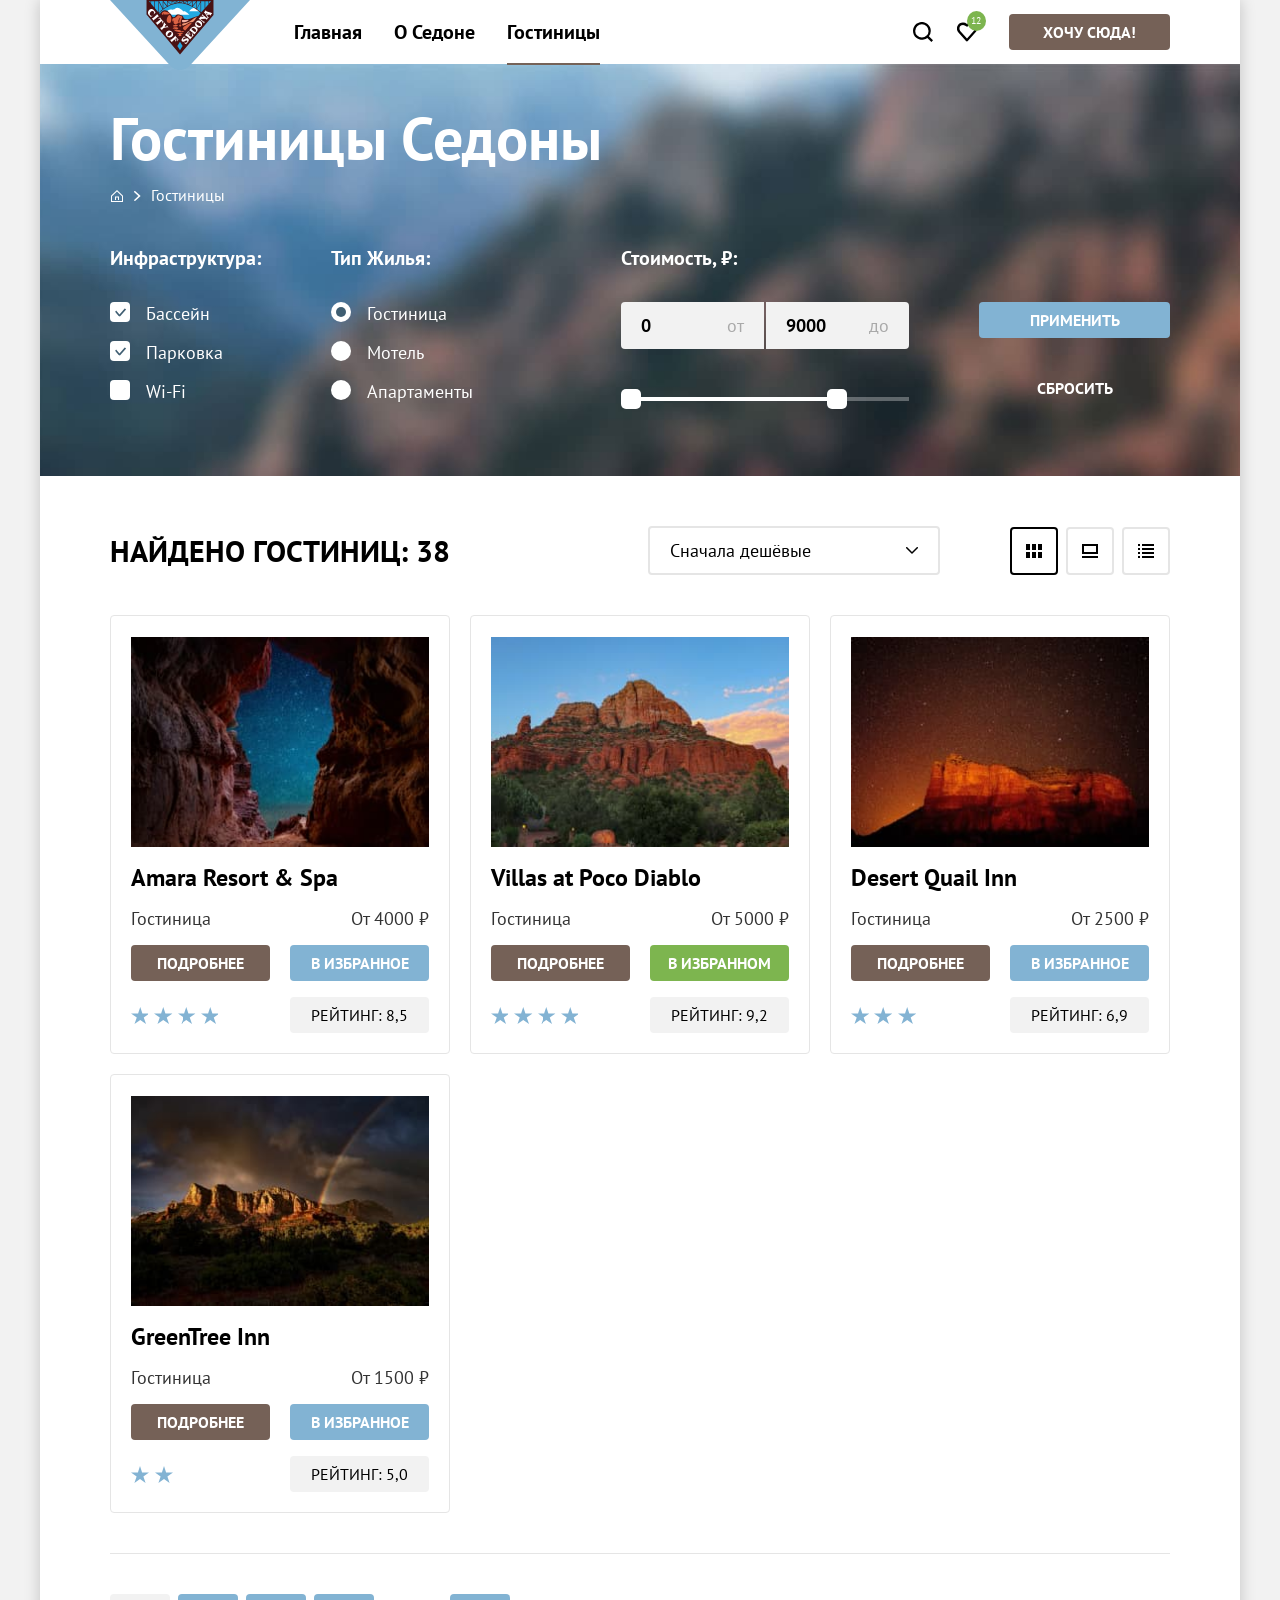
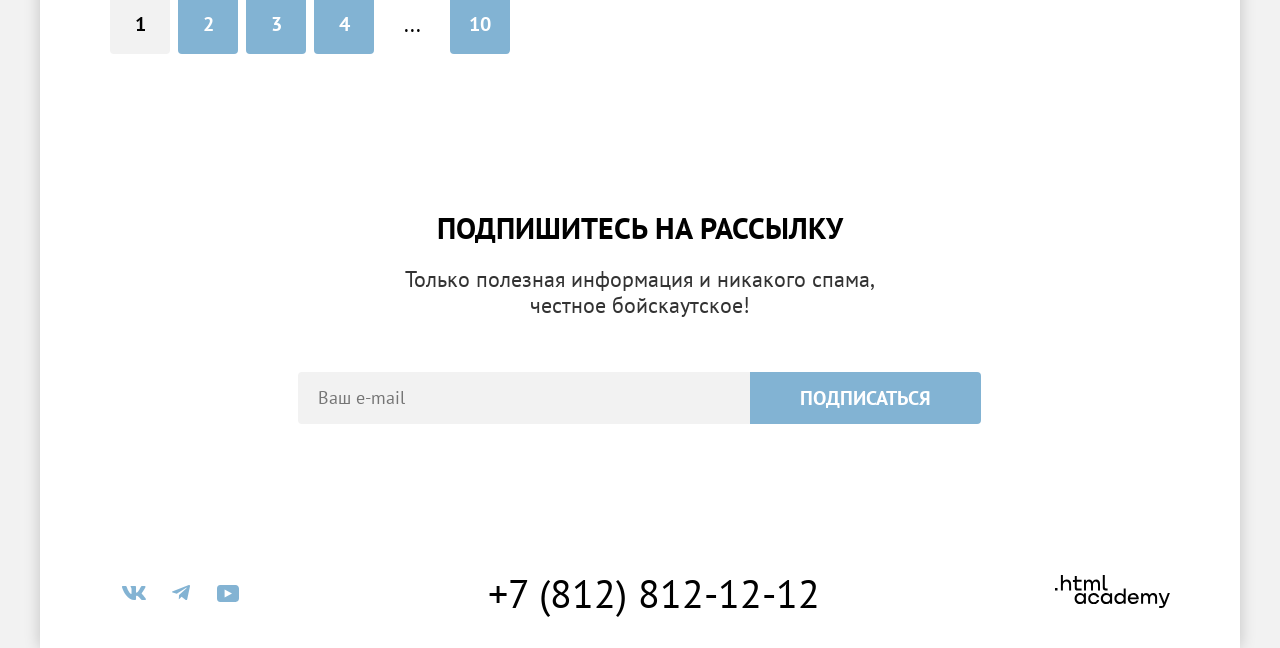
==== commit 53b0cc5c: "Fixes after first try" ====
--- a/catalog.html
+++ b/catalog.html
@@ -383,21 +383,24 @@
       <footer class="main-footer" data-test="footer">
         <ul class="footer-social-list">
           <li class="footer-social-item">
-            <a class="social-link social-vk" href="https://vk.com/htmlacademy" target="_blank" rel="noreferrer noopener">
+            <a class="social-link social-vk" href="https://vk.com/htmlacademy" target="_blank"
+              rel="noreferrer noopener">
               <span class="visually-hidden">
                 VK
               </span>
             </a>
           </li>
           <li class="footer-social-item">
-            <a class="social-link social-telegram" href="https://t.me/htmlacademy" target="_blank" rel="noreferrer noopener">
+            <a class="social-link social-telegram" href="https://t.me/htmlacademy" target="_blank"
+              rel="noreferrer noopener">
               <span class="visually-hidden">
                 Telegram
               </span>
             </a>
           </li>
           <li class="footer-social-item">
-            <a class="social-link social-youtube" href="https://www.youtube.com/user/htmlacademyru" target="_blank" rel="noreferrer noopener">
+            <a class="social-link social-youtube" href="https://www.youtube.com/user/htmlacademyru" target="_blank"
+              rel="noreferrer noopener">
               <span class="visually-hidden">
                 Youtube
               </span>
@@ -407,7 +410,7 @@
         <a class="footer-phone" href="tel:+78128121212">
           +7 (812) 812-12-12
         </a>
-        <a class="footer-logo" href="https://htmlacademy.ru/" target="_blank" rel="noreferrer noopener">
+        <a class="footer-logo" href="https://htmlacademy.ru/intensive/htmlcss" target="_blank" rel="noreferrer noopener">
           <svg class="html-logo" role="img" aria-label="Логотип HTML-Academy" xmlns="http://www.w3.org/2000/svg"
             width="115" height="33" fill="none" viewBox="0 0 115 33">
             <path
--- a/styles/styles.css
+++ b/styles/styles.css
@@ -289,7 +289,6 @@
 .reset-button-form:not(:disabled):hover {
   background-color: transparent;
   opacity: 60%;
-  cursor: not-allowed;
 }
 
 .reset-button-form:not(:disabled):focus {
@@ -302,9 +301,8 @@
 }
 
 .reset-button-form:disabled {
-  background-color: #ffffff;
-  opacity: 20%;
-  color: #ff5757;
+  opacity: 10%;
+  cursor: not-allowed;
 }
 
 .button-large {
@@ -318,7 +316,7 @@
     url("../images/hero-decor.svg"),
     url("../images/hero-bg.jpg");
   color: #ffffff;
-  background-color: #000000;
+  background-color: #3f5e72;
   background-repeat: no-repeat;
   background-size: 100% auto, cover;
   background-position: bottom center, center;
@@ -586,7 +584,7 @@
 .main-subscription {
   background-image: url("../images/subscribe-bg.jpg");
   color: #ffffff;
-  background-color: #000000;
+  background-color: #3f5e72;
   background-repeat: no-repeat;
   background-size: cover;
   background-position: center;
@@ -618,6 +616,7 @@
   padding-top: 45px;
   padding-bottom: 35px;
   gap: 41px;
+  align-items: center;
 }
 
 .footer-social-list {
@@ -683,6 +682,7 @@
   text-align: center;
   text-transform: uppercase;
   padding-left: 28px;
+  max-width: 500px;
 }
 
 .footer-phone:hover {
@@ -701,7 +701,6 @@
   color: inherit;
   display: inline-block;
   justify-self: end;
-  align-self: end;
 }
 
 .footer-logo:hover {
@@ -723,7 +722,7 @@
 .hotels {
   background-image: url("../images/catalog-filters-bg.jpg");
   color: #ffffff;
-  background-color: #000000;
+  background-color: #3f5e72;
   background-repeat: no-repeat;
   background-size: cover;
   background-position: center;
@@ -1091,6 +1090,8 @@
   margin: 0;
   padding: 0;
   list-style: none;
+  width: 160px;
+  flex-shrink: 0;
 }
 
 .hotels-list {
@@ -1144,6 +1145,8 @@
   text-align: left;
   margin-bottom: 0;
   margin-right: auto;
+  max-width: 450px;
+  word-wrap: break-word;
 }
 
 .rating-stars {
@@ -1326,7 +1329,6 @@
   padding: 64px 70px;
   box-shadow: 0 25px 50px 0 #00000026;
   background-color: #ffffff;
-  min-height: 100px;
   width: 717px;
   border-radius: 30px;
 }
@@ -1340,7 +1342,7 @@
   position: absolute;
   padding: 0;
   top: 64px;
-  right: 52px;
+  right: 50px;
   width: 52px;
   height: 52px;
   border-radius: 50%;
@@ -1384,7 +1386,7 @@
 .modal-form {
   display: grid;
   grid-template-columns: repeat(4, 1fr);
-  gap: 23px 88px;
+  gap: 23px 83px;
 }
 
 .modal-label {
@@ -1476,7 +1478,7 @@
 
 .count-wrapper {
   display: flex;
-  min-width: 110px;
+  min-width: 111px;
   border-radius: 4px;
   background-color: #f2f2f2;
 }
@@ -1498,6 +1500,7 @@
   display: flex;
   align-items: center;
   justify-content: center;
+  padding: 0;
 }
 
 .label-count-btn:not(:disabled):hover {
@@ -1537,6 +1540,7 @@
   align-items: center;
   gap: 10px;
   word-break: break-all;
+  padding-left: 5px;
 }
 
 .info {
@@ -1548,6 +1552,7 @@
   position: relative;
   display: inline-block;
   flex-shrink: 0;
+  padding: 0;
 }
 
 .info::before {
@@ -1577,8 +1582,8 @@
   padding: 15px 18px 18px 22px;
   left: -115px;
   top: calc(100% + 15px);
-  text-align: left;
   border-radius: 10px;
+  word-break: normal;
 }
 
 .tooltip::before {
